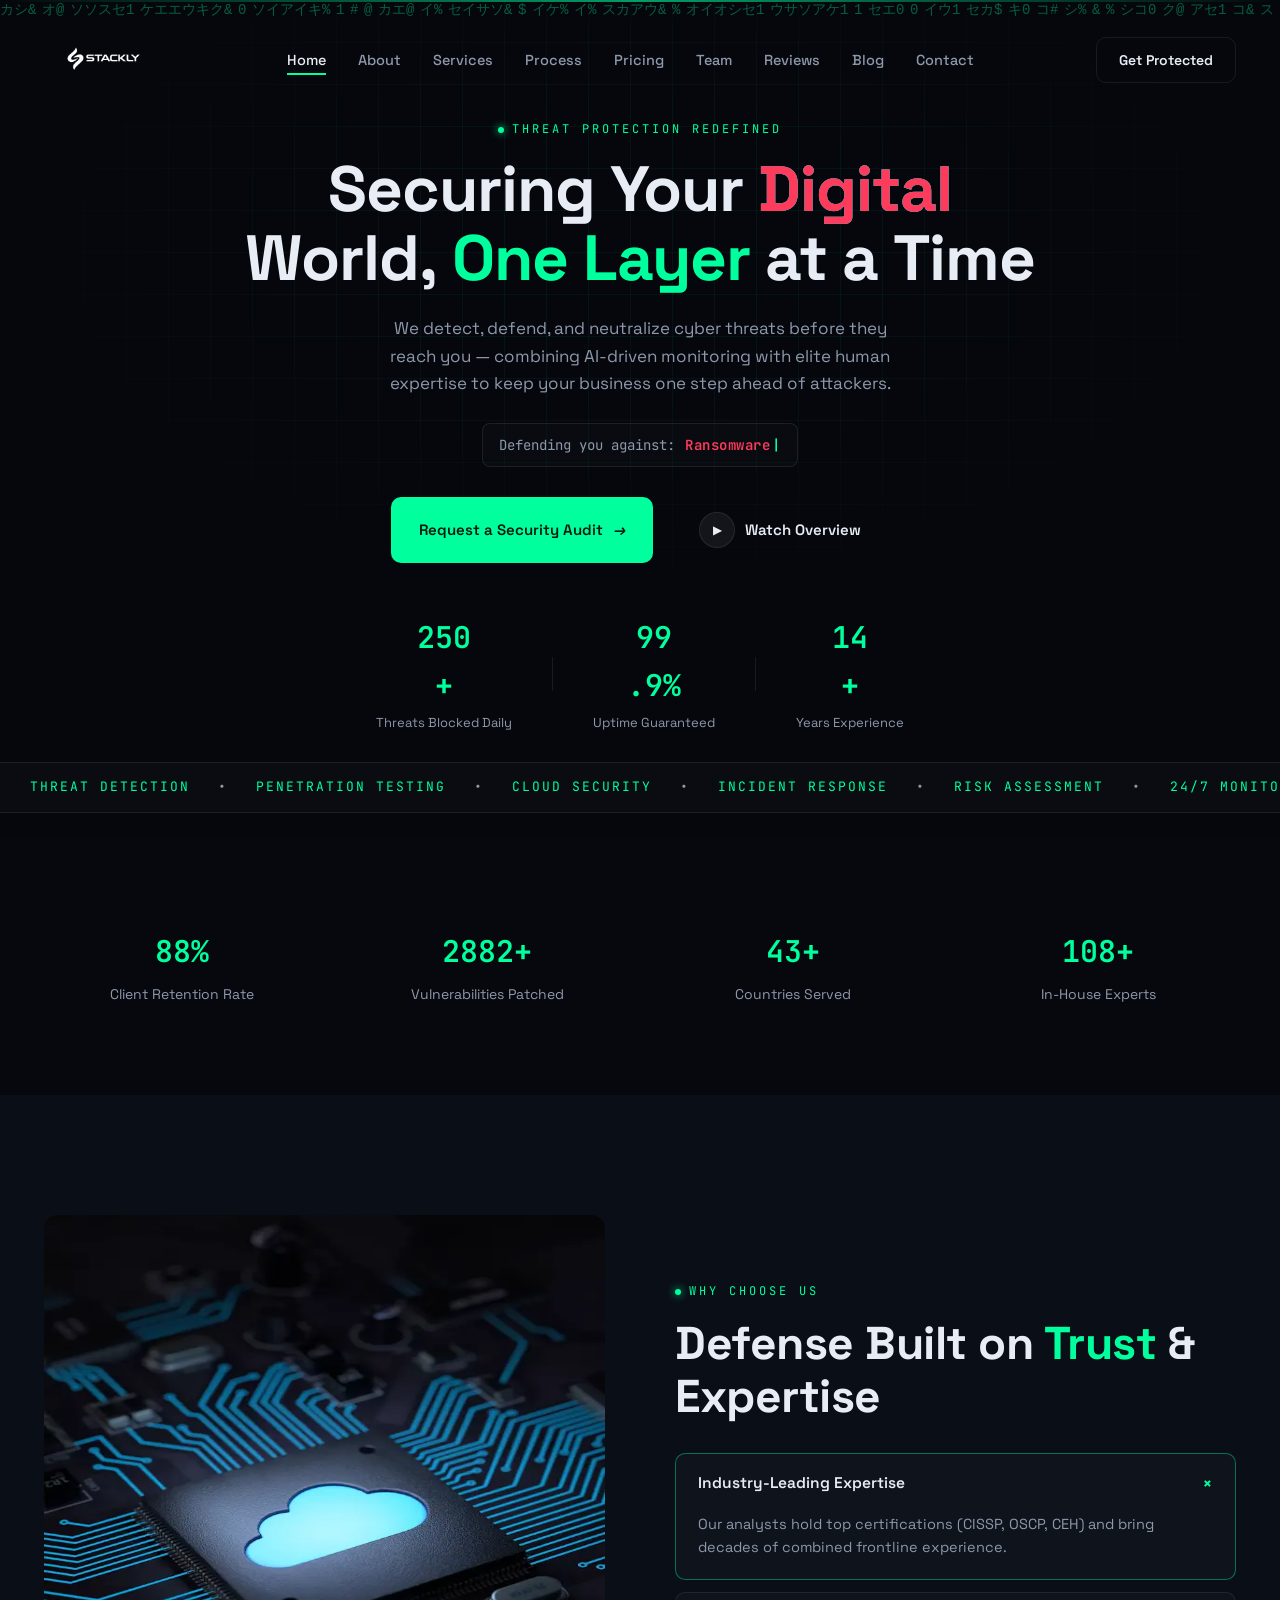
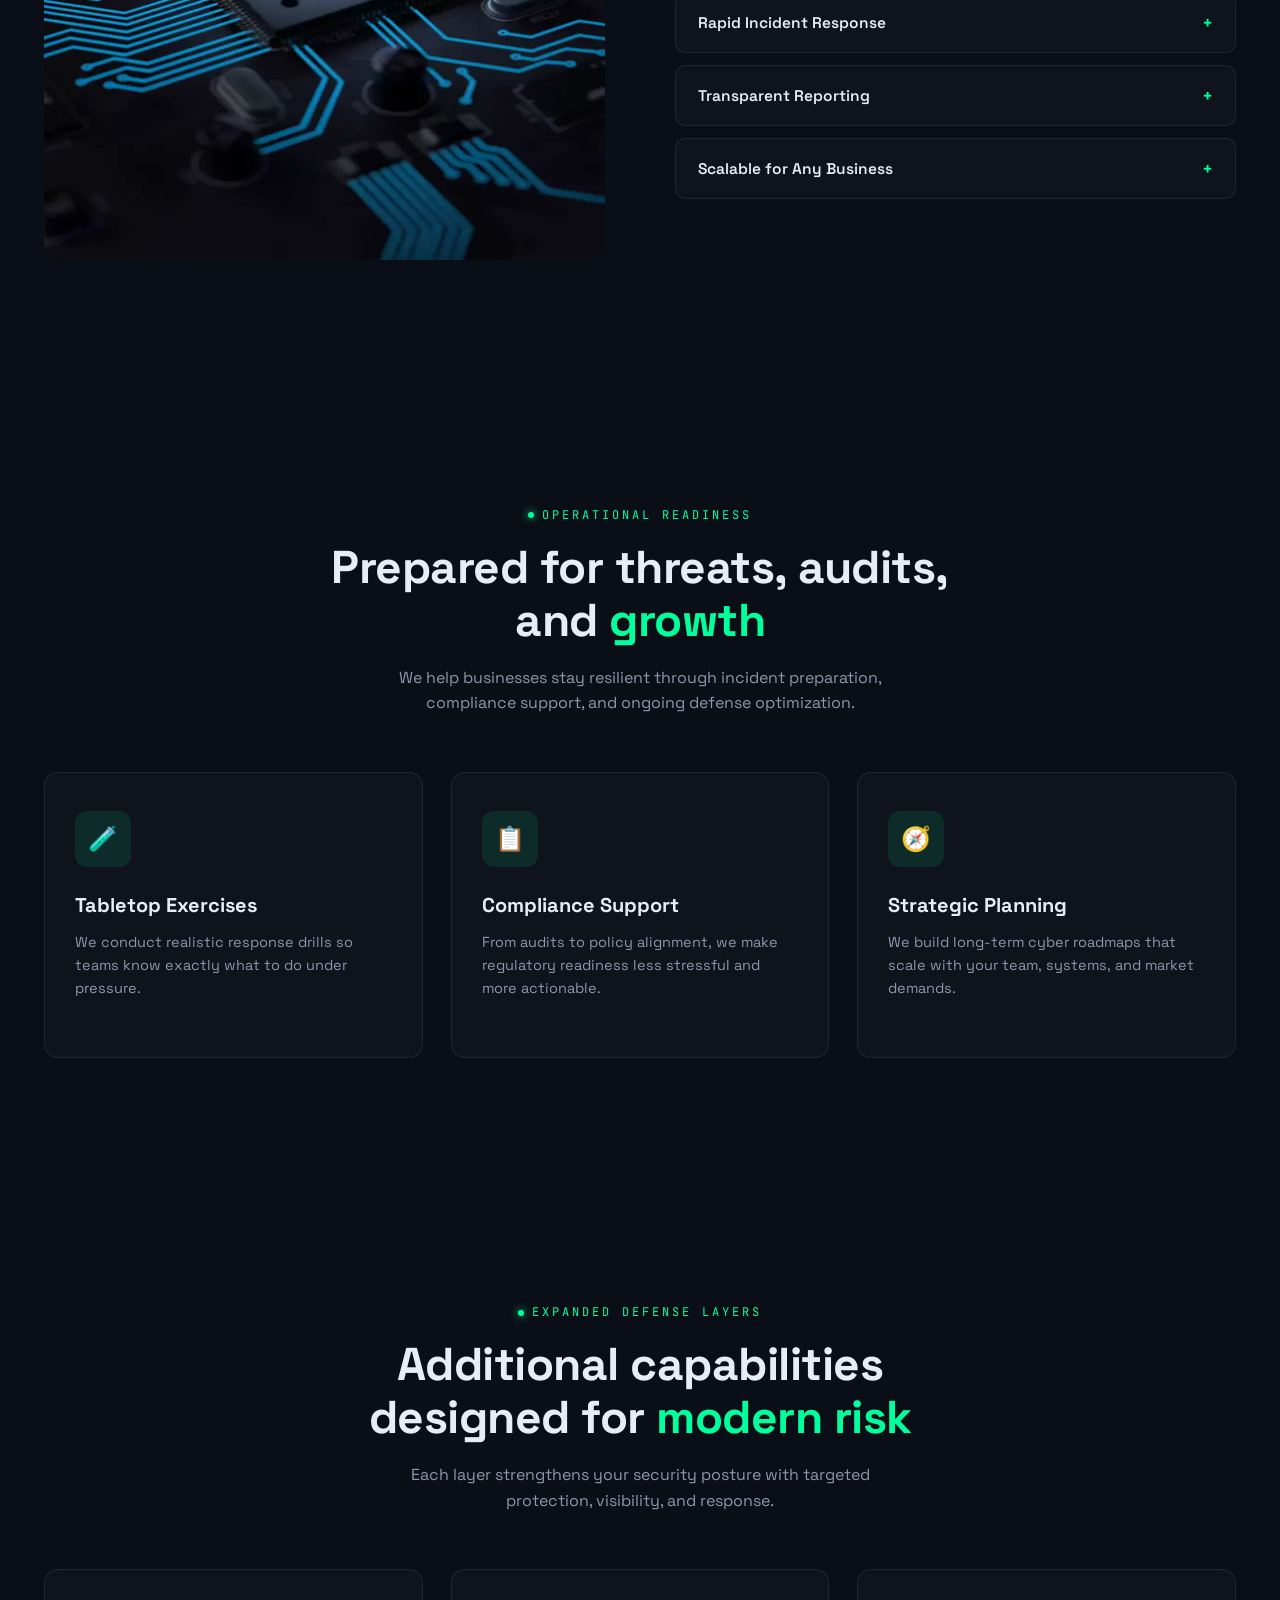
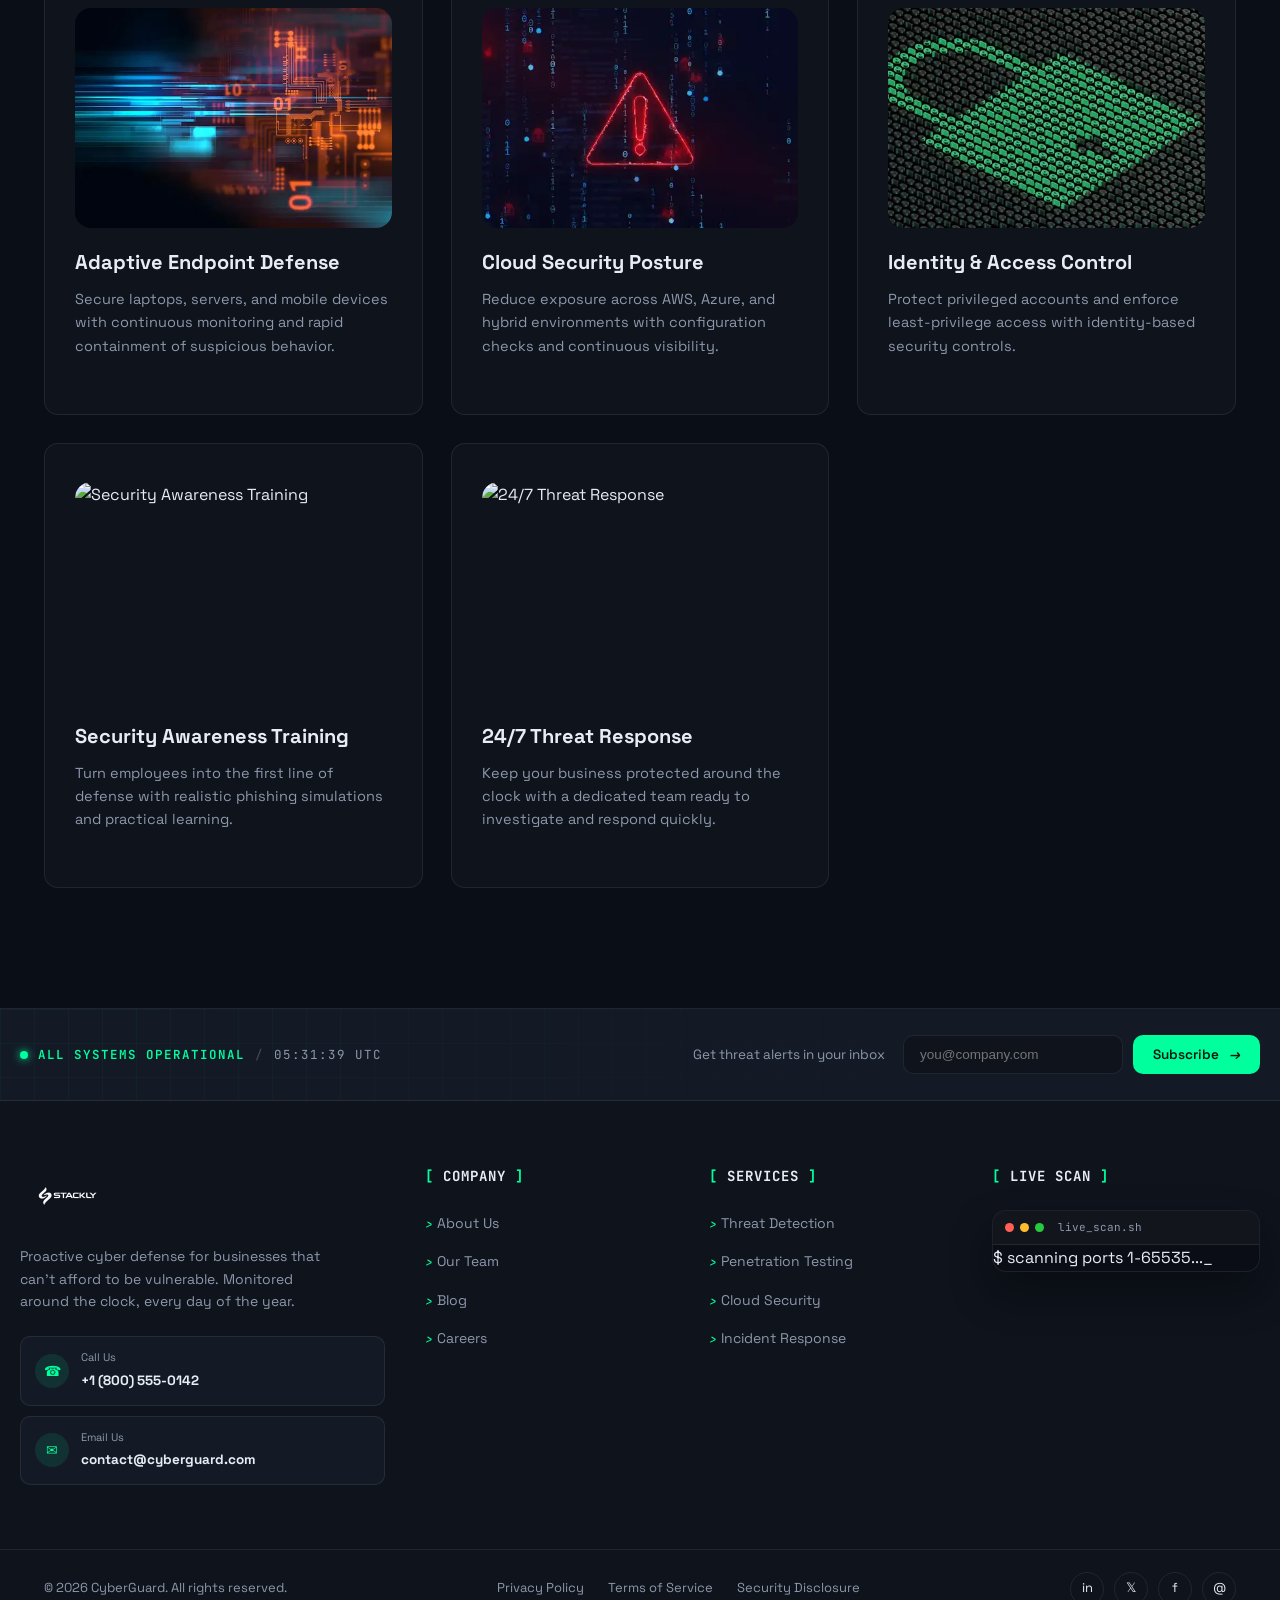
==== index.html @ 3c431f76 "first commit" ====
<!DOCTYPE html>
<html lang="en">
<head>
<meta charset="UTF-8">
<meta name="viewport" content="width=device-width, initial-scale=1.0">
<title>CyberGuard — Cyber Security Services</title>
<link rel="preconnect" href="https://fonts.googleapis.com">
<link href="https://fonts.googleapis.com/css2?family=Space+Grotesk:wght@400;500;600;700&family=JetBrains+Mono:wght@400;500&display=swap" rel="stylesheet">
<link rel="stylesheet" href="style.css">
</head>
<body>

<!-- ===== PRELOADER ===== -->
<div class="preloader" id="preloader">
  <div class="preloader-grid"></div>
  <div class="preloader-text">Stackly-Cyber<span class="dots">...</span></div>
</div>

<!-- ===== HEADER ===== -->
<header class="site-header" id="siteHeader">
  <div class="container header-inner">
    <a href="#home" class="logo">
      <img src="logo (1).webp" alt="CyberGuard logo" class="site-logo">
    </a>

    <nav class="main-nav" id="mainNav">
      <ul>
        <li><a href="#home" class="nav-link active">Home</a></li>
        <li><a href="about.html" class="nav-link">About</a></li>
        <li><a href="services.html" class="nav-link">Services</a></li>
        <li><a href="process.html" class="nav-link">Process</a></li>
        <li><a href="pricing.html" class="nav-link">Pricing</a></li>
        <li><a href="team.html" class="nav-link">Team</a></li>
        <li><a href="reviews.html" class="nav-link">Reviews</a></li>
        <li><a href="blog.html" class="nav-link">Blog</a></li>
        <li><a href="contact.html" class="nav-link">Contact</a></li>
      </ul>
    </nav>

    <div class="header-actions">
      <a href="login.html" class="btn btn-outline header-btn">Get Protected</a>
      <button class="hamburger" id="hamburger" aria-label="Toggle menu">
        <span></span><span></span><span></span>
      </button>
    </div>
  </div>
</header>

<!-- ===== HERO ===== -->
<section class="hero" id="home">
  <div class="hero-bg">
    <canvas id="matrixCanvas"></canvas>
    <div class="hero-grid-overlay"></div>
    <div class="scan-line"></div>
  </div>

  <div class="container hero-inner hero-inner-centered">
    <div class="hero-text hero-text-centered">

      <div class="eyebrow center reveal-up in-view">
        <span class="eyebrow-dot"></span> THREAT PROTECTION REDEFINED
      </div>

      <h1 class="hero-title hero-title-animated hero-title-centered" id="heroTitle" aria-label="Securing Your Digital World, One Layer at a Time">
        <span class="title-line">
          <span class="word">Securing</span> <span class="word">Your</span> <span class="word glitch" data-text="Digital">Digital</span>
        </span>
        <span class="title-line">
          <span class="word">World,</span> <span class="word text-accent">One</span> <span class="word text-accent">Layer</span> <span class="word">at</span> <span class="word">a</span> <span class="word">Time</span>
        </span>
      </h1>

      <p class="hero-sub hero-sub-centered reveal-up in-view" style="--delay:0.7s">
        We detect, defend, and neutralize cyber threats before they reach you — combining
        AI-driven monitoring with elite human expertise to keep your business one step ahead of attackers.
      </p>

      <div class="hero-typewriter hero-typewriter-centered reveal-up in-view" style="--delay:0.85s">
        <span class="typewriter-label">Defending you against:</span>
        <span class="typewriter-text"><span id="typewriterWord">Ransomware</span><span class="typewriter-cursor">|</span></span>
      </div>

      <div class="hero-cta hero-cta-centered reveal-up in-view" style="--delay:1s">
        <a href="login.html" class="btn btn-primary">
          <span>Request a Security Audit</span>
          <i class="arrow">→</i>
        </a>
        <a href="about.html" class="btn btn-ghost">
          <span class="play-icon">▶</span> Watch Overview
        </a>
      </div>

      <div class="hero-stats hero-stats-centered reveal-up in-view" style="--delay:1.15s">
        <div class="stat-item">
          <span class="stat-num" data-count="250">0</span><span class="stat-suffix">+</span>
          <p>Threats Blocked Daily</p>
        </div>
        <div class="stat-divider"></div>
        <div class="stat-item">
          <span class="stat-num" data-count="99">0</span><span class="stat-suffix">.9%</span>
          <p>Uptime Guaranteed</p>
        </div>
        <div class="stat-divider"></div>
        <div class="stat-item">
          <span class="stat-num" data-count="14">0</span><span class="stat-suffix">+</span>
          <p>Years Experience</p>
        </div>
      </div>

    </div>
  </div>

  <div class="hero-marquee">
    <div class="marquee-track">
      <span>THREAT DETECTION</span><span>•</span><span>PENETRATION TESTING</span><span>•</span>
      <span>CLOUD SECURITY</span><span>•</span><span>INCIDENT RESPONSE</span><span>•</span>
      <span>RISK ASSESSMENT</span><span>•</span><span>24/7 MONITORING</span><span>•</span>
      <span>THREAT DETECTION</span><span>•</span><span>PENETRATION TESTING</span><span>•</span>
      <span>CLOUD SECURITY</span><span>•</span><span>INCIDENT RESPONSE</span><span>•</span>
      <span>RISK ASSESSMENT</span><span>•</span><span>24/7 MONITORING</span><span>•</span>
    </div>
  </div>
</section>

<!-- ===== TRUSTED BY ===== -->
<!-- <section class="trusted">
  <div class="container">
    <p class="trusted-label">TRUSTED BY SECURITY-FIRST TEAMS AROUND THE WORLD</p>
    <div class="trusted-logos">
      <img src="webp1.webp" alt="Trusted logo 1" class="trusted-logo">
      <img src="webp2.webp" alt="Trusted logo 2" class="trusted-logo">
      <img src="webp3.webp" alt="Trusted logo 3" class="trusted-logo">
      <img src="webp4.webp" alt="Trusted logo 4" class="trusted-logo">
      <img src="webp5.webp" alt="Trusted logo 5" class="trusted-logo">
    </div>
  </div>
</section> -->



<!-- ===== STATS BANNER ===== -->
<section class="stats-banner">
  <div class="stats-bg">
    <img src="webp5.webp" alt="Stats background" class="stats-bg-image">
  </div>
  <div class="container stats-banner-grid">
    <div class="stat-block reveal-up">
      <span class="stat-num" data-count="98">0</span><span class="stat-suffix">%</span>
      <p>Client Retention Rate</p>
    </div>
    <div class="stat-block reveal-up" style="--delay:0.1s">
      <span class="stat-num" data-count="3200">0</span><span class="stat-suffix">+</span>
      <p>Vulnerabilities Patched</p>
    </div>
    <div class="stat-block reveal-up" style="--delay:0.2s">
      <span class="stat-num" data-count="48">0</span><span class="stat-suffix">+</span>
      <p>Countries Served</p>
    </div>
    <div class="stat-block reveal-up" style="--delay:0.3s">
      <span class="stat-num" data-count="120">0</span><span class="stat-suffix">+</span>
      <p>In-House Experts</p>
    </div>
  </div>
</section>


<!-- ===== WHY CHOOSE US ===== -->
<section class="why-us">
  <div class="container why-grid">
    <div class="why-visual reveal-left">
      <img src="webp5.webp" alt="why choose us visual" class="why-image">
    </div>
    <div class="why-content reveal-right">
      <div class="eyebrow"><span class="eyebrow-dot"></span> WHY CHOOSE US</div>
      <h2 class="section-title">Defense Built on <span class="text-accent">Trust</span> &amp; Expertise</h2>

      <div class="accordion" id="accordion">
        <div class="accordion-item active">
          <button class="accordion-head">
            <span>Industry-Leading Expertise</span><span class="accordion-icon">+</span>
          </button>
          <div class="accordion-body">
            <p>Our analysts hold top certifications (CISSP, OSCP, CEH) and bring decades of combined frontline experience.</p>
          </div>
        </div>
        <div class="accordion-item">
          <button class="accordion-head">
            <span>Rapid Incident Response</span><span class="accordion-icon">+</span>
          </button>
          <div class="accordion-body">
            <p>Average detection-to-containment time under 15 minutes, minimizing impact when seconds matter.</p>
          </div>
        </div>
        <div class="accordion-item">
          <button class="accordion-head">
            <span>Transparent Reporting</span><span class="accordion-icon">+</span>
          </button>
          <div class="accordion-body">
            <p>Clear, jargon-free dashboards and reports so your team always knows exactly where you stand.</p>
          </div>
        </div>
        <div class="accordion-item">
          <button class="accordion-head">
            <span>Scalable for Any Business</span><span class="accordion-icon">+</span>
          </button>
          <div class="accordion-body">
            <p>From startups to global enterprises, our solutions scale precisely with your needs and budget.</p>
          </div>
        </div>
      </div>
    </div>
  </div>
</section>




<section class="services">
  <div class="container">
    <div class="section-head reveal-up">
      <div class="eyebrow center"><span class="eyebrow-dot"></span> OPERATIONAL READINESS</div>
      <h2 class="section-title center">Prepared for threats, audits, and <span class="text-accent">growth</span></h2>
      <p class="section-text center">We help businesses stay resilient through incident preparation, compliance support, and ongoing defense optimization.</p>
    </div>

    <div class="services-grid">
      <div class="service-card reveal-up">
        <div class="service-icon"><span>🧪</span></div>
        <h3>Tabletop Exercises</h3>
        <p>We conduct realistic response drills so teams know exactly what to do under pressure.</p>
      </div>
      <div class="service-card reveal-up" style="--delay:0.1s">
        <div class="service-icon"><span>📋</span></div>
        <h3>Compliance Support</h3>
        <p>From audits to policy alignment, we make regulatory readiness less stressful and more actionable.</p>
      </div>
      <div class="service-card reveal-up" style="--delay:0.2s">
        <div class="service-icon"><span>🧭</span></div>
        <h3>Strategic Planning</h3>
        <p>We build long-term cyber roadmaps that scale with your team, systems, and market demands.</p>
      </div>
    </div>
  </div>
</section>

<section class="services">
  <div class="container">
    <div class="section-head reveal-up">
      <div class="eyebrow center"><span class="eyebrow-dot"></span> EXPANDED DEFENSE LAYERS</div>
      <h2 class="section-title center">Additional capabilities designed for <span class="text-accent">modern risk</span></h2>
      <p class="section-text center">Each layer strengthens your security posture with targeted protection, visibility, and response.</p>
    </div>

    <div class="services-grid">
      <div class="service-card reveal-up">
        <img src="webp8.webp" alt="Adaptive Endpoint Defense" style="height:220px; width:100%; object-fit:cover; border-radius:16px; margin-bottom:18px;">
        <h3>Adaptive Endpoint Defense</h3>
        <p>Secure laptops, servers, and mobile devices with continuous monitoring and rapid containment of suspicious behavior.</p>
      </div>
      <div class="service-card reveal-up" style="--delay:0.1s">
        <img src="webp9.webp" alt="Cloud Security Posture" style="height:220px; width:100%; object-fit:cover; border-radius:16px; margin-bottom:18px;">
        <h3>Cloud Security Posture</h3>
        <p>Reduce exposure across AWS, Azure, and hybrid environments with configuration checks and continuous visibility.</p>
      </div>
      <div class="service-card reveal-up" style="--delay:0.2s">
        <img src="webp10.webp" alt="Identity & Access Control" style="height:220px; width:100%; object-fit:cover; border-radius:16px; margin-bottom:18px;">
        <h3>Identity & Access Control</h3>
        <p>Protect privileged accounts and enforce least-privilege access with identity-based security controls.</p>
      </div>
      <div class="service-card reveal-up" style="--delay:0.3s">
         <img src="webp11.webp" alt="Security Awareness Training" style="height:220px; width:100%; object-fit:cover; border-radius:16px; margin-bottom:18px;">

         <h3>Security Awareness Training</h3>
        <p>Turn employees into the first line of defense with realistic phishing simulations and practical learning.</p>
      </div>
      <div class="service-card reveal-up" style="--delay:0.4s">
        <img src="webp12.webp" alt="24/7 Threat Response" style="height:220px; width:100%; object-fit:cover; border-radius:16px; margin-bottom:18px;">
        <h3>24/7 Threat Response</h3>
        <p>Keep your business protected around the clock with a dedicated team ready to investigate and respond quickly.</p>
      </div>
    </div>
  </div>
</section>

<!-- ===== FOOTER ===== -->
<footer class="site-footer">

  <!-- top strip: status + newsletter -->
  <div class="footer-top">
    <div class="container footer-top-inner">
      <div class="footer-status">
        <span class="status-dot"></span>
        <span class="status-text">ALL SYSTEMS OPERATIONAL</span>
        <span class="status-sep">/</span>
        <span class="status-time" id="footerClock">--:--:-- UTC</span>
      </div>

      <form class="footer-newsletter" id="newsletterForm">
        <span class="newsletter-label">Get threat alerts in your inbox</span>
        <div class="newsletter-input-wrap">
          <input id="newsletterEmail" type="email" placeholder="you@company.com" required>
          <button type="submit" class="btn btn-primary"><span>Subscribe</span><i class="arrow">→</i></button>
        </div>
      </form>
    </div>
  </div>

  <div class="container footer-grid">

    <div class="footer-col footer-brand">
      <a href="#home" class="logo">
        <img src="logo (1).webp" alt="CyberGuard logo" class="site-logo footer-logo">
      </a>
      <p>Proactive cyber defense for businesses that can't afford to be vulnerable. Monitored around the clock, every day of the year.</p>

      <div class="footer-contact-cards">
        <a href="tel:+18005550142" class="footer-contact-card">
          <span class="fcc-icon">☎</span>
          <span><small>Call Us</small><strong>+1 (800) 555‑0142</strong></span>
        </a>
        <a href="mailto:contact@cyberguard.com" class="footer-contact-card">
          <span class="fcc-icon">✉</span>
          <span><small>Email Us</small><strong>contact@cyberguard.com</strong></span>
        </a>
      </div>
    </div>

    <div class="footer-col">
      <h4><span class="col-bracket">[</span> Company <span class="col-bracket">]</span></h4>
      <ul>
        <li><a href="about.html"><i class="link-arrow">›</i> About Us</a></li>
        <li><a href="team.html"><i class="link-arrow">›</i> Our Team</a></li>
        <li><a href="blog.html"><i class="link-arrow">›</i> Blog</a></li>
        <li><a href="careers.html"><i class="link-arrow">›</i> Careers</a></li>
      </ul>
    </div>

    <div class="footer-col">
      <h4><span class="col-bracket">[</span> Services <span class="col-bracket">]</span></h4>
      <ul>
        <li><a href="404error.html"><i class="link-arrow">›</i> Threat Detection</a></li>
        <li><a href="404error.html"><i class="link-arrow">›</i> Penetration Testing</a></li>
        <li><a href="404error.html"><i class="link-arrow">›</i> Cloud Security</a></li>
        <li><a href="404error.html"><i class="link-arrow">›</i> Incident Response</a></li>
      </ul>
    </div>

    <div class="footer-col">
      <h4><span class="col-bracket">[</span> Live Scan <span class="col-bracket">]</span></h4>
      <div class="terminal-window footer-terminal">
        <div class="terminal-bar">
          <span class="t-dot t-red"></span><span class="t-dot t-yellow"></span><span class="t-dot t-green"></span>
          <span class="terminal-title">live_scan.sh</span>
        </div>
        <div class="terminal-body">
          <p><span class="prompt">$</span> <span id="heroTerminalLine">Scanning endpoint activity...</span><span class="cursor">_</span></p>
        </div>
      </div>
    </div>

  </div>

  <div class="footer-bottom">
    <div class="container footer-bottom-inner">
      <p>© 2026 CyberGuard. All rights reserved.</p>
      <div class="footer-links"><a href="404error.html">Privacy Policy</a><a href="404error.html">Terms of Service</a><a href="404error.html">Security Disclosure</a></div>
      <div class="footer-socials">
        <a href="404error.html">in</a><a href="404error.html">𝕏</a><a href="404error.html">f</a><a href="404error.html">@</a>
      </div>
    </div>
  </div>
</footer>

<button class="back-to-top" id="backToTop" aria-label="Back to top">↑</button>

<script src="script.js"></script>
</body>
</html>
---- style.css ----
/* ===========================
   CYBERGUARD — CORE STYLES
=========================== */
:root{
  --bg: #06080d;
  --bg-alt: #0a0e16;
  --surface: #0e131c;
  --surface-2: #131a26;
  --border: rgba(255,255,255,0.08);
  --text: #e8edf5;
  --text-dim: #8d98ab;
  --accent: #00ff9d;
  --accent-dim: #00b876;
  --accent-blue: #2fa8ff;
  --danger: #ff3b5c;
  --radius: 14px;
  --maxw: 1240px;
  --ff-display: 'Space Grotesk', sans-serif;
  --ff-mono: 'JetBrains Mono', monospace;
}

*{ margin:0; padding:0; box-sizing:border-box; }
html{ scroll-behavior:smooth; }
body{
  background:var(--bg);
  color:var(--text);
  font-family:var(--ff-display);
  line-height:1.6;
  overflow-x:hidden;
}
img{ max-width:100%; display:block; }
a{ text-decoration:none; color:inherit; }
ul{ list-style:none; }
button{ font-family:inherit; cursor:pointer; border:none; background:none; color:inherit; }
.container{ max-width:var(--maxw); margin:0 auto; padding:0 24px; }

/* ---- placeholders for user images ---- */
.img-placeholder{
  background:#000;
  background-image:
    linear-gradient(135deg, rgba(0,255,157,0.05) 0%, transparent 60%),
    repeating-linear-gradient(45deg, rgba(255,255,255,0.02) 0 2px, transparent 2px 14px);
  border:1px dashed rgba(255,255,255,0.12);
  position:relative;
  overflow:hidden;
}
.img-placeholder::after{
  content: attr(data-img);
  position:absolute; bottom:8px; left:10px;
  font-family:var(--ff-mono); font-size:10px; letter-spacing:1px;
  color:rgba(255,255,255,0.25); text-transform:uppercase;
}

/* ===========================
   UTILITIES
=========================== */
.text-accent{ color:var(--accent); }
.eyebrow{
  display:inline-flex; align-items:center; gap:8px;
  font-family:var(--ff-mono); font-size:12px; letter-spacing:3px;
  color:var(--accent); text-transform:uppercase; margin-bottom:16px;
}
.eyebrow.center{ justify-content:center; width:100%; }
.eyebrow-dot{
  width:6px; height:6px; border-radius:50%; background:var(--accent);
  box-shadow:0 0 8px var(--accent);
  animation:pulseDot 1.6s ease-in-out infinite;
}
@keyframes pulseDot{ 0%,100%{ opacity:1; transform:scale(1);} 50%{ opacity:0.4; transform:scale(1.4);} }

.section-title{
  font-size:clamp(28px, 4vw, 46px);
  font-weight:700;
  letter-spacing:-0.5px;
  line-height:1.15;
  margin-bottom:18px;
}
.section-title.center{ text-align:center; max-width:680px; margin-inline:auto; }
.section-text{ color:var(--text-dim); font-size:16px; max-width:520px; }
.section-text.center{ margin-inline:auto; text-align:center; }
.section-head{ margin-bottom:56px; }

.btn{
  display:inline-flex; align-items:center; gap:10px;
  padding:15px 28px; border-radius:10px;
  font-weight:600; font-size:15px;
  transition:all .35s cubic-bezier(.2,.8,.2,1);
  position:relative; white-space:nowrap;
}
.btn-primary{
  background:var(--accent); color:#06180f;
  box-shadow:0 0 0 0 rgba(0,255,157,0.5);
}
.btn-primary:hover{
  transform:translateY(-3px);
  box-shadow:0 10px 30px -5px rgba(0,255,157,0.45);
}
.btn-primary .arrow{ transition:transform .3s ease; }
.btn-primary:hover .arrow{ transform:translateX(5px); }

.btn-outline{
  border:1px solid var(--border); color:var(--text);
}
.btn-outline:hover{ border-color:var(--accent); color:var(--accent); background:rgba(0,255,157,0.06); transform:translateY(-2px); }

.btn-ghost{ color:var(--text); gap:10px; }
.btn-ghost .play-icon{
  width:36px; height:36px; border-radius:50%;
  background:rgba(255,255,255,0.06); border:1px solid var(--border);
  display:flex; align-items:center; justify-content:center;
  font-size:11px; transition:all .3s ease;
}
.btn-ghost:hover .play-icon{ background:var(--accent); color:#06180f; transform:scale(1.1); }
.full-width{ width:100%; justify-content:center; }

/* ===========================
   REVEAL ANIMATIONS
=========================== */
.reveal-up{ opacity:0; transform:translateY(40px); transition:opacity .8s ease, transform .8s cubic-bezier(.2,.8,.2,1); transition-delay:var(--delay,0s); }
.reveal-left{ opacity:0; transform:translateX(-50px); transition:opacity .8s ease, transform .8s cubic-bezier(.2,.8,.2,1); transition-delay:var(--delay,0s); }
.reveal-right{ opacity:0; transform:translateX(50px); transition:opacity .8s ease, transform .8s cubic-bezier(.2,.8,.2,1); transition-delay:var(--delay,0s); }
.reveal-up.in-view, .reveal-left.in-view, .reveal-right.in-view{ opacity:1; transform:none; }

/* ===========================
   PRELOADER
=========================== */
.preloader{
  position:fixed; inset:0; background:var(--bg); z-index:9999;
  display:flex; flex-direction:column; align-items:center; justify-content:center; gap:18px;
  transition:opacity .6s ease, visibility .6s ease;
}
.preloader.loaded{ opacity:0; visibility:hidden; }
.preloader-grid{
  width:50px; height:50px; border:2px solid var(--border); border-top-color:var(--accent);
  border-radius:50%; animation:spin 0.9s linear infinite;
}
@keyframes spin{ to{ transform:rotate(360deg); } }
.preloader-text{ font-family:var(--ff-mono); font-size:12px; letter-spacing:3px; color:var(--text-dim); }

/* ===========================
   HEADER
=========================== */
.site-header{
  position:fixed; top:0; left:0; right:0; z-index:1000;
  padding:20px 0;
  transition:background .4s ease, padding .4s ease, border-color .4s ease;
  border-bottom:1px solid transparent;
}
.about, .services, .process, .pricing, .team, .testimonials, .blog, .cta, .error-section{
  padding-top:120px;
}
.site-header.scrolled{
  background:rgba(6,8,13,0.85); backdrop-filter:blur(14px);
  padding:14px 0; border-bottom-color:var(--border);
}
.header-inner{ display:flex; align-items:center; justify-content:space-between; }
.logo{ display:flex; align-items:center; gap:8px; font-weight:700; font-size:20px; }
.logo-icon{ color:var(--accent); font-size:24px; filter:drop-shadow(0 0 6px rgba(0,255,157,0.6)); }
.logo-text span{ color:var(--accent); }

/* Logo image sizing */
.site-header .logo img{ height:80px; width:auto; display:block; }
.logo img{ height:64px; width:auto; display:block; }
.footer-logo{ height:56px; }
.auth-mobile-logo-img{ height:44px; }

/* Trusted logos */
.trusted-logo{ height:40px; width:auto; opacity:0.95; filter:grayscale(0.05); }

/* Auth side decorative image */
.auth-side-image{ width:100%; max-width:420px; border-radius:12px; margin-top:18px; display:block; }

@media (max-width:900px){
  .site-header .logo img{ height:56px; }
  .logo img{ height:40px; }
}

.main-nav ul{ display:flex; gap:32px; }
.nav-link{
  font-size:14.5px; font-weight:500; color:var(--text-dim); position:relative; padding:6px 0;
  transition:color .3s ease;
}
.nav-link::after{
  content:''; position:absolute; left:0; bottom:0; width:0; height:2px; background:var(--accent);
  transition:width .3s ease;
}
.nav-link:hover, .nav-link.active{ color:var(--text); }
.nav-link:hover::after, .nav-link.active::after{ width:100%; }

.header-actions{ display:flex; align-items:center; gap:18px; }
.header-btn{ padding:11px 22px; font-size:14px; }

.hamburger{
  display:none; flex-direction:column; gap:5px; width:28px; z-index:1100;
}
.hamburger span{ height:2px; background:var(--text); border-radius:2px; transition:all .3s ease; }
.hamburger.active span:nth-child(1){ transform:translateY(7px) rotate(45deg); }
.hamburger.active span:nth-child(2){ opacity:0; }
.hamburger.active span:nth-child(3){ transform:translateY(-7px) rotate(-45deg); }

/* ===========================
   HERO
=========================== */
.hero{
  position:relative; min-height:auto; display:flex; flex-direction:column;
  justify-content:flex-start; align-items:stretch; padding:120px 0 24px; overflow:hidden;
}
.hero-bg{ position:absolute; inset:0; z-index:0; }
#matrixCanvas{ position:absolute; inset:0; opacity:0.35; }
.hero-grid-overlay{
  position:absolute; inset:0;
  background-image: linear-gradient(rgba(0,255,157,0.05) 1px, transparent 1px), linear-gradient(90deg, rgba(0,255,157,0.05) 1px, transparent 1px);
  background-size:42px 42px;
  mask-image: radial-gradient(ellipse 70% 60% at 50% 30%, black 30%, transparent 75%);
}
.scan-line{
  position:absolute; left:0; right:0; height:2px; background:linear-gradient(90deg, transparent, var(--accent), transparent);
  opacity:0.6; animation:scan 5s linear infinite;
}
@keyframes scan{ 0%{ top:-5%; } 100%{ top:105%; } }

.hero-inner{
  position:relative; z-index:1; display:grid; grid-template-columns:1.1fr 0.9fr; gap:50px; align-items:center;
}

/* ---- centered hero variant ---- */
.hero-inner-centered{
  display:flex; justify-content:center; max-width:880px; margin:0 auto;
}
.hero-text-centered{ width:100%; text-align:center; display:flex; flex-direction:column; align-items:center; }
.hero-title-centered{ text-align:center; }
.hero-sub-centered{ max-width:600px; margin:0 auto 26px; }
.hero-typewriter-centered{ margin:0 auto 30px; }
.hero-cta-centered{ justify-content:center; }
.hero-stats-centered{ justify-content:center; align-items:center; }
.stat-divider{ width:1px; height:34px; background:var(--border); }
.hero-mini-terminal-centered{
  position:relative; left:auto; bottom:auto; width:100%; max-width:420px; margin-top:36px;
}
.hero-title{ font-size:clamp(36px, 5.2vw, 64px); font-weight:700; letter-spacing:-1px; line-height:1.08; margin-bottom:22px; }
.glitch{ position:relative; color:var(--accent); display:inline-block; }
.glitch::before, .glitch::after{
  content:attr(data-text); position:absolute; left:0; top:0; width:100%; overflow:hidden;
  clip-path:inset(0 0 0 0);
}
.glitch::before{ color:var(--accent-blue); animation:glitchTop 3.5s infinite linear; }
.glitch::after{ color:var(--danger); animation:glitchBottom 3.5s infinite linear; }
@keyframes glitchTop{
  0%,90%,100%{ clip-path:inset(0 0 100% 0); transform:translate(0,0); opacity:0;}
  91%{ clip-path:inset(0 0 60% 0); transform:translate(-3px,-2px); opacity:0.7;}
  93%{ clip-path:inset(40% 0 20% 0); transform:translate(3px,1px); opacity:0.7;}
  95%{ clip-path:inset(0 0 100% 0); opacity:0;}
}
@keyframes glitchBottom{
  0%,90%,100%{ clip-path:inset(100% 0 0 0); transform:translate(0,0); opacity:0;}
  92%{ clip-path:inset(60% 0 0 0); transform:translate(3px,2px); opacity:0.7;}
  94%{ clip-path:inset(20% 0 40% 0); transform:translate(-3px,-1px); opacity:0.7;}
  96%{ clip-path:inset(100% 0 0 0); opacity:0;}
}
.hero-sub{ color:var(--text-dim); font-size:17px; max-width:520px; margin-bottom:26px; }

/* ---- word-by-word title reveal ---- */
.hero-title-animated{ animation: buzzText 2s infinite; }
@keyframes buzzText{
  0%, 92%, 100%{ transform:translate(0,0); text-shadow:none; filter:none; }
  93%{ transform:translate(-2px,1px); text-shadow:-2px 0 var(--accent-blue), 2px 0 var(--danger); }
  94%{ transform:translate(2px,-1px); text-shadow:2px 0 var(--accent-blue), -2px 0 var(--danger); }
  95%{ transform:translate(-1px,0); text-shadow:-1px 0 var(--accent-blue), 1px 0 var(--danger); }
  96%{ transform:translate(1px,1px); text-shadow:1px 0 var(--accent-blue), -1px 0 var(--danger); }
  97%{ transform:translate(0,-1px); text-shadow:none; }
  98%{ transform:translate(0,0); text-shadow:none; }
}
@media (prefers-reduced-motion: reduce){
  .hero-title-animated{ animation:none; }
}
.hero-title-animated .title-line{ display:block; overflow:hidden; }
.hero-title-animated .word{
  display:inline-block; opacity:0; transform:translateY(110%) rotate(2deg);
  animation:wordReveal .7s cubic-bezier(.2,.8,.2,1) forwards;
}
.hero-title-animated .title-line:nth-child(1) .word:nth-child(1){ animation-delay:.05s; }
.hero-title-animated .title-line:nth-child(1) .word:nth-child(2){ animation-delay:.13s; }
.hero-title-animated .title-line:nth-child(1) .word:nth-child(3){ animation-delay:.21s; }
.hero-title-animated .title-line:nth-child(2) .word:nth-child(1){ animation-delay:.30s; }
.hero-title-animated .title-line:nth-child(2) .word:nth-child(2){ animation-delay:.38s; }
.hero-title-animated .title-line:nth-child(2) .word:nth-child(3){ animation-delay:.46s; }
.hero-title-animated .title-line:nth-child(2) .word:nth-child(4){ animation-delay:.54s; }
.hero-title-animated .title-line:nth-child(2) .word:nth-child(5){ animation-delay:.60s; }
.hero-title-animated .title-line:nth-child(2) .word:nth-child(6){ animation-delay:.66s; }
@keyframes wordReveal{ to{ opacity:1; transform:translateY(0) rotate(0); } }

/* ---- typewriter line ---- */
.hero-typewriter{
  display:flex; align-items:center; gap:10px; flex-wrap:wrap;
  font-family:var(--ff-mono); font-size:14px; margin-bottom:30px;
  padding:10px 16px; border:1px solid var(--border); border-radius:8px;
  background:rgba(255,255,255,0.02); width:fit-content;
}
.typewriter-label{ color:var(--text-dim); }
.typewriter-text{ color:var(--danger); font-weight:600; letter-spacing:0.5px; }
.typewriter-cursor{ display:inline-block; margin-left:2px; color:var(--accent); animation:blinkCursor 0.9s steps(1) infinite; }
@keyframes blinkCursor{ 50%{ opacity:0; } }

/* ---- mini terminal in hero visual ---- */
.hero-mini-terminal{
  position:absolute; left:5%; bottom:-8%; width:min(78%, 420px);
  background:rgba(10,14,22,0.92); backdrop-filter:blur(10px);
  border:1px solid var(--border); border-radius:10px; overflow:hidden;
  box-shadow:0 20px 40px rgba(0,0,0,0.5); transition:transform .15s ease-out;
}
.terminal-bar{ display:flex; align-items:center; gap:6px; padding:8px 12px; background:rgba(255,255,255,0.03); border-bottom:1px solid var(--border); }
.t-dot{ width:9px; height:9px; border-radius:50%; }
.t-red{ background:#ff5f56; } .t-yellow{ background:#ffbd2e; } .t-green{ background:#27c93f; }
.terminal-title{ margin-left:8px; font-family:var(--ff-mono); font-size:11px; color:var(--text-dim); }
.t-danger{ color:var(--danger); }

.hero-mini-terminal .terminal-body{ padding:10px 14px; min-height:34px; }
.hero-mini-terminal .terminal-body p{ font-family:var(--ff-mono); font-size:11.5px; color:var(--text-dim); margin:0; white-space:nowrap; overflow:hidden; }
.hero-mini-terminal .prompt{ color:var(--accent); margin-right:4px; }
.hero-mini-terminal .cursor{ color:var(--accent); animation:blinkCursor 0.9s steps(1) infinite; }

.card-3{ top:42%; right:-10%; }

/* parallax tilt container */
.hero-image-frame{ transition: transform .2s ease-out; }
.floating-card, .hero-mini-terminal{ will-change:transform; }

.hero-cta{ display:flex; gap:18px; flex-wrap:wrap; margin-bottom:50px; }

.hero-stats{ display:flex; gap:40px; }
.stat-item{ display:flex; flex-direction:column; }
.stat-num, .stat-suffix{ font-family:var(--ff-mono); font-size:30px; font-weight:600; color:var(--accent); display:inline; }
.stat-item p{ color:var(--text-dim); font-size:13px; margin-top:4px; }

.hero-visual{ position:relative; perspective:1200px; }
.hero-image-frame{
  aspect-ratio:1/1.05; border-radius:var(--radius); position:relative;
}
.radar{
  position:absolute; top:50%; left:50%; transform:translate(-50%,-50%);
  width:60%; height:60%; border-radius:50%;
}
.radar span{
  position:absolute; inset:0; border:1px solid rgba(0,255,157,0.3); border-radius:50%;
  animation:radarPulse 3s ease-out infinite;
}
.radar span:nth-child(2){ animation-delay:1s; }
.radar span:nth-child(3){ animation-delay:2s; }
@keyframes radarPulse{
  0%{ transform:scale(0.3); opacity:0.9; }
  100%{ transform:scale(1.4); opacity:0; }
}
.floating-card{
  position:absolute; background:rgba(10,14,22,0.85); backdrop-filter:blur(10px);
  border:1px solid var(--border); border-radius:10px; padding:10px 16px;
  font-family:var(--ff-mono); font-size:12px; display:flex; align-items:center; gap:8px;
  box-shadow:0 10px 30px rgba(0,0,0,0.4); transition:transform .15s ease-out;
}
.card-1{ top:12%; left:-8%; }
.card-2{ bottom:14%; right:-6%; }
@keyframes floatCard{ 0%,100%{ transform:translateY(0); } 50%{ transform:translateY(-12px); } }
.dot{ width:8px; height:8px; border-radius:50%; display:inline-block; }
.dot-green{ background:var(--accent); box-shadow:0 0 8px var(--accent); }
.dot-blue{ background:var(--accent-blue); box-shadow:0 0 8px var(--accent-blue); animation:pulseDot 1.2s infinite; }

.hero-marquee{
  position:relative; z-index:1; margin-top:28px; border-top:1px solid var(--border); border-bottom:1px solid var(--border);
  padding:14px 0; overflow:hidden; background:rgba(255,255,255,0.02); max-width:100%;
}
.marquee-track{
  display:flex; gap:16px; white-space:nowrap; width:max-content; min-width:100%;
  animation:marquee 26s linear infinite;
  font-family:var(--ff-mono); font-size:13px; letter-spacing:2px; color:var(--text-dim);
  padding:0 24px; will-change:transform;
}
.marquee-track span{ padding:0 6px; flex-shrink:0; }
.marquee-track span:nth-child(odd){ color:var(--accent); }
@keyframes marquee{ from{ transform:translateX(0); } to{ transform:translateX(-50%); } }

/* ===========================
   TRUSTED
=========================== */
.trusted{ padding:50px 0; border-bottom:1px solid var(--border); }
.trusted-label{ text-align:center; color:var(--text-dim); font-family:var(--ff-mono); font-size:12px; letter-spacing:2px; margin-bottom:28px; }
.trusted-logos{ display:flex; justify-content:center; gap:40px; flex-wrap:wrap; }
.logo-placeholder{ width:120px; height:40px; border-radius:6px; opacity:0.6; transition:opacity .3s ease, transform .3s ease; }
.logo-placeholder:hover{ opacity:1; transform:translateY(-3px); }

/* ===========================
   ABOUT
=========================== */
.about{ padding:120px 0; }
.about-grid{ display:grid; grid-template-columns:1fr 1fr; gap:70px; align-items:center; }
.about-visual{ position:relative; }
.about-image{ aspect-ratio:4/5; border-radius:var(--radius); }
.about-image-deco{
  position:absolute; top:-20px; right:-20px; width:60%; height:60%;
  border:1px solid var(--accent); border-radius:var(--radius); z-index:-1; opacity:0.4;
}
.about-badge{
  position:absolute; bottom:-24px; left:-24px; background:var(--surface);
  border:1px solid var(--border); border-radius:12px; padding:18px 22px;
  display:flex; flex-direction:column; box-shadow:0 20px 40px rgba(0,0,0,0.5);
}
.badge-num{ font-family:var(--ff-mono); font-size:30px; color:var(--accent); font-weight:700; }
.badge-label{ font-size:12px; color:var(--text-dim); margin-top:4px; }

.check-list{ margin:26px 0 34px; display:flex; flex-direction:column; gap:14px; }
.check-list li{ display:flex; align-items:center; gap:12px; color:var(--text); font-size:15px; }
.check-icon{
  width:22px; height:22px; border-radius:50%; background:rgba(0,255,157,0.12); color:var(--accent);
  display:flex; align-items:center; justify-content:center; font-size:12px; flex-shrink:0;
}
.about-cta{ display:flex; align-items:center; gap:30px; flex-wrap:wrap; }
.about-contact{ display:flex; align-items:center; gap:12px; }
.contact-icon{
  width:46px; height:46px; border-radius:50%; background:var(--surface-2); border:1px solid var(--border);
  display:flex; align-items:center; justify-content:center; color:var(--accent);
}
.about-contact small{ display:block; color:var(--text-dim); font-size:12px; }
.about-contact strong{ font-size:15px; }

/* ===========================
   SERVICES
=========================== */
.services{ padding:120px 0; background:var(--bg-alt); }
.services-grid{ display:grid; grid-template-columns:repeat(3, 1fr); gap:28px; }
.service-card{
  background:var(--surface); border:1px solid var(--border); border-radius:var(--radius);
  padding:38px 30px; position:relative; overflow:hidden;
  transition:transform .4s cubic-bezier(.2,.8,.2,1), border-color .4s ease, background .4s ease;
}
.service-card:hover{ transform:translateY(-8px); border-color:rgba(0,255,157,0.4); background:var(--surface-2); }
.service-card:hover .service-icon{ background:var(--accent); color:#06180f; transform:rotate(-8deg) scale(1.05); }
.service-icon{
  width:56px; height:56px; border-radius:12px; background:rgba(0,255,157,0.1); color:var(--accent);
  display:flex; align-items:center; justify-content:center; font-size:24px; margin-bottom:22px;
  transition:all .4s cubic-bezier(.2,.8,.2,1);
}
.service-card h3{ font-size:20px; margin-bottom:10px; }
.service-card p{ color:var(--text-dim); font-size:14.5px; margin-bottom:18px; }
.service-link{ font-size:14px; font-weight:600; color:var(--accent); display:inline-flex; align-items:center; gap:6px; }
.service-link .arrow{ transition:transform .3s ease; }
.service-card:hover .service-link .arrow{ transform:translateX(5px); }
.service-num{
  position:absolute; top:24px; right:28px; font-family:var(--ff-mono); font-size:13px; color:var(--text-dim); opacity:0.5;
}

/* ===========================
   STATS BANNER
=========================== */
.stats-banner{ position:relative; padding:90px 0; overflow:hidden; }
.stats-bg{ position:absolute; inset:0; }
.stats-bg::before{ content:''; position:absolute; inset:0; background:rgba(6,8,13,0.82); }
.stats-banner-grid{ position:relative; z-index:1; display:grid; grid-template-columns:repeat(4,1fr); gap:30px; text-align:center; }
.stat-block p{ color:var(--text-dim); font-size:14px; margin-top:8px; }

/* ===========================
   PROCESS
=========================== */
.process{ padding:120px 0; }
.process-track{ position:relative; display:grid; grid-template-columns:repeat(4,1fr); gap:50px 30px; }
.process-step{ position:relative; z-index:1; padding:0 10px; }
.process-num{
  width:52px; height:52px; border-radius:50%; background:var(--surface); border:1px solid var(--accent);
  color:var(--accent); display:flex; align-items:center; justify-content:center; font-family:var(--ff-mono);
  font-weight:700; margin-bottom:22px; transition:all .3s ease;
}
.process-step:hover .process-num{ background:var(--accent); color:#06180f; box-shadow:0 0 25px rgba(0,255,157,0.5); }
.process-step h3{ font-size:19px; margin-bottom:8px; }
.process-step p{ color:var(--text-dim); font-size:14.5px; }

/* ===========================
   WHY US / ACCORDION
=========================== */
.why-us{ padding:120px 0; background:var(--bg-alt); }
.why-grid{ display:grid; grid-template-columns:1fr 1fr; gap:70px; align-items:center; }
.why-image{ aspect-ratio:4/4.6; border-radius:var(--radius); }

.accordion{ margin-top:30px; display:flex; flex-direction:column; gap:12px; }
.accordion-item{ border:1px solid var(--border); border-radius:10px; overflow:hidden; background:var(--surface); transition:border-color .3s ease; }
.accordion-item.active{ border-color:rgba(0,255,157,0.4); }
.accordion-head{
  width:100%; display:flex; justify-content:space-between; align-items:center;
  padding:18px 22px; font-size:15.5px; font-weight:600; text-align:left;
}
.accordion-icon{ color:var(--accent); font-size:18px; transition:transform .3s ease; }
.accordion-item.active .accordion-icon{ transform:rotate(45deg); }
.accordion-body{ max-height:0; overflow:hidden; transition:max-height .35s ease; }
.accordion-item.active .accordion-body{ max-height:200px; }
.accordion-body p{ padding:0 22px 20px; color:var(--text-dim); font-size:14.5px; }

/* ===========================
   PRICING
=========================== */
.pricing{ padding:120px 0; }
.pricing-grid{ display:grid; grid-template-columns:repeat(3,1fr); gap:28px; align-items:stretch; }
.price-card{
  background:var(--surface); border:1px solid var(--border); border-radius:var(--radius);
  padding:42px 32px; position:relative; transition:transform .4s ease, border-color .4s ease;
}
.price-card:hover{ transform:translateY(-8px); border-color:rgba(0,255,157,0.3); }
.price-card.featured{ background:linear-gradient(160deg, var(--surface-2), var(--surface)); border-color:var(--accent); transform:scale(1.04); }
.price-card.featured:hover{ transform:scale(1.04) translateY(-8px); }
.price-tag{
  position:absolute; top:-13px; left:50%; transform:translateX(-50%);
  background:var(--accent); color:#06180f; font-size:11px; font-weight:700; letter-spacing:1px;
  padding:5px 14px; border-radius:20px;
}
.price-card h3{ font-size:22px; margin-bottom:6px; }
.price-desc{ color:var(--text-dim); font-size:13.5px; margin-bottom:26px; }
.price{ font-family:var(--ff-mono); font-size:42px; font-weight:700; margin-bottom:26px; }
.price .currency{ font-size:22px; vertical-align:top; }
.price .period{ font-size:14px; color:var(--text-dim); font-weight:400; }
.price-features{ display:flex; flex-direction:column; gap:12px; margin-bottom:32px; color:var(--text-dim); font-size:14.5px; }
.price-features li{ color:var(--text); }

/* ===========================
   TEAM
=========================== */
.team{ padding:120px 0; background:var(--bg-alt); }
.team-grid{ display:grid; grid-template-columns:repeat(4,1fr); gap:26px; }
.team-card{ position:relative; border-radius:var(--radius); overflow:hidden; }
.team-image{ aspect-ratio:3/3.6; background-size:cover; background-position:center; background-repeat:no-repeat; transition:transform .5s ease; }
.team-card:hover .team-image{ transform:scale(1.06); }
.team-info{
  position:absolute; left:0; right:0; bottom:0; padding:22px;
  background:linear-gradient(to top, rgba(0,0,0,0.85), transparent);
}
.team-info h3{ font-size:17px; }
.team-info span{ font-size:12.5px; color:var(--text-dim); }
.team-socials{ display:flex; gap:8px; margin-top:10px; opacity:0; transform:translateY(10px); transition:all .35s ease; }
.team-card:hover .team-socials{ opacity:1; transform:translateY(0); }
.team-socials a{
  width:28px; height:28px; border-radius:50%; background:rgba(255,255,255,0.1); display:flex;
  align-items:center; justify-content:center; font-size:12px; transition:all .3s ease;
}
.team-socials a:hover{ background:var(--accent); color:#06180f; }

/* ===========================
   TESTIMONIALS
=========================== */
.testimonials{ padding:120px 0; }
.testimonial-slider{ position:relative; overflow:hidden; }
.testimonial-track{ display:flex; transition:transform .6s cubic-bezier(.2,.8,.2,1); }
.testimonial-card{
  min-width:100%; background:var(--surface); border:1px solid var(--border); border-radius:var(--radius);
  padding:50px; text-align:center; max-width:680px; margin:0 auto;
}
.quote-icon{ font-size:50px; color:var(--accent); font-family:var(--ff-mono); line-height:1; margin-bottom:10px; }
.testimonial-card p{ font-size:18px; color:var(--text); margin-bottom:30px; line-height:1.7; }
.testimonial-author{ display:flex; align-items:center; justify-content:center; gap:14px; }
.author-avatar{ width:50px; height:50px; border-radius:50%; }
.testimonial-author strong{ display:block; font-size:14.5px; }
.testimonial-author span{ font-size:12.5px; color:var(--text-dim); }
.slider-dots{ display:flex; justify-content:center; gap:10px; margin-top:34px; }
.slider-dots button{ width:9px; height:9px; border-radius:50%; background:var(--border); transition:all .3s ease; }
.slider-dots button.active{ background:var(--accent); width:24px; border-radius:6px; }

/* ===========================
   BLOG
=========================== */
.blog{ padding:120px 0; background:var(--bg-alt); }
.blog-grid{ display:grid; grid-template-columns:repeat(3,1fr); gap:28px; }
.blog-card{ border-radius:var(--radius); overflow:hidden; background:var(--surface); border:1px solid var(--border); transition:transform .4s ease, border-color .4s ease; }
.blog-card:hover{ transform:translateY(-8px); border-color:rgba(0,255,157,0.3); }
.blog-image{ aspect-ratio:16/10; position:relative; }
.blog-image:hover{ filter:brightness(1.1); }
.blog-tag{
  position:absolute; top:16px; left:16px; background:var(--accent); color:#06180f; font-size:11px;
  font-weight:700; padding:5px 12px; border-radius:20px; letter-spacing:0.5px;
}
.blog-content{ padding:24px; }
.blog-date{ font-family:var(--ff-mono); font-size:12px; color:var(--text-dim); }
.blog-content h3{ font-size:17.5px; margin:10px 0 14px; line-height:1.4; }

/* ===========================
   CTA / CONTACT
=========================== */
.cta{ position:relative; padding:120px 0; overflow:hidden; }
.cta-bg{ position:absolute; inset:0; }
.cta-bg::before{ content:''; position:absolute; inset:0; background:rgba(6,8,13,0.88); }
.cta-content{ position:relative; z-index:1; max-width:640px; }
.cta-form{ display:flex; flex-direction:column; gap:16px; margin-top:30px; }
.cta-form input, .cta-form textarea{
  width:100%; background:var(--surface); border:1px solid var(--border); border-radius:10px;
  padding:15px 18px; color:var(--text); font-family:inherit; font-size:14.5px; resize:vertical;
  transition:border-color .3s ease, box-shadow .3s ease;
}
.cta-form input:focus, .cta-form textarea:focus{ outline:none; border-color:var(--accent); box-shadow:0 0 0 3px rgba(0,255,157,0.15); }
.form-success{
  display:none; margin-top:18px; text-align:center; color:var(--accent); font-size:14.5px; font-weight:600;
}
.form-success.show{ display:block; animation:fadeUp .5s ease; }
@keyframes fadeUp{ from{ opacity:0; transform:translateY(10px); } to{ opacity:1; transform:none; } }

/* ===========================
   FOOTER
=========================== */
.site-footer{ background:var(--surface); border-top:1px solid var(--border); position:relative; }

/* --- top strip: status + newsletter --- */
.footer-top{ border-bottom:1px solid var(--border); background:var(--surface-2); position:relative; overflow:hidden; }
.footer-top::before{
  content:''; position:absolute; inset:0;
  background-image: linear-gradient(rgba(0,255,157,0.04) 1px, transparent 1px), linear-gradient(90deg, rgba(0,255,157,0.04) 1px, transparent 1px);
  background-size:34px 34px;
  mask-image: linear-gradient(to right, black, transparent 80%);
}
.footer-top-inner{
  position:relative; z-index:1; display:flex; justify-content:space-between; align-items:center;
  gap:30px; flex-wrap:wrap; padding:26px 0;
}
.footer-status{ display:flex; align-items:center; gap:10px; font-family:var(--ff-mono); font-size:12.5px; color:var(--text-dim); letter-spacing:1px; }
.status-dot{ width:8px; height:8px; border-radius:50%; background:var(--accent); box-shadow:0 0 8px var(--accent); animation:pulseDot 1.6s ease-in-out infinite; }
.status-text{ color:var(--accent); font-weight:600; }
.status-sep{ opacity:0.4; }
.status-time{ color:var(--text-dim); }

.footer-newsletter{ display:flex; align-items:center; gap:18px; flex-wrap:wrap; }
.newsletter-label{ font-size:13.5px; color:var(--text-dim); white-space:nowrap; }
.newsletter-input-wrap{ display:flex; gap:10px; }
.newsletter-input-wrap input{
  background:var(--surface); border:1px solid var(--border); border-radius:10px; padding:11px 16px;
  color:var(--text); font-size:13.5px; min-width:220px; transition:border-color .3s ease, box-shadow .3s ease;
}
.newsletter-input-wrap input:focus{ outline:none; border-color:var(--accent); box-shadow:0 0 0 3px rgba(0,255,157,0.15); }
.newsletter-input-wrap .btn{ padding:11px 20px; font-size:13.5px; }

/* --- main columns --- */
.footer-grid{ display:grid; grid-template-columns:1.5fr 1fr 1fr 1.1fr; gap:40px; padding:64px 0; }
.footer-brand p{ color:var(--text-dim); font-size:14px; margin:16px 0 24px; max-width:300px; }

.footer-contact-cards{ display:flex; flex-direction:column; gap:10px; }
.footer-contact-card{
  display:flex; align-items:center; gap:12px; padding:12px 14px; border:1px solid var(--border);
  border-radius:10px; background:var(--surface-2); transition:border-color .3s ease, transform .3s ease;
}
.footer-contact-card:hover{ border-color:var(--accent); transform:translateX(4px); }
.fcc-icon{
  width:34px; height:34px; border-radius:50%; background:rgba(0,255,157,0.1); color:var(--accent);
  display:flex; align-items:center; justify-content:center; flex-shrink:0; font-size:14px;
}
.footer-contact-card small{ display:block; color:var(--text-dim); font-size:11px; }
.footer-contact-card strong{ font-size:13.5px; }

.footer-col h4{ font-size:14px; margin-bottom:22px; letter-spacing:1px; font-family:var(--ff-mono); text-transform:uppercase; }
.col-bracket{ color:var(--accent); }
.footer-col ul{ display:flex; flex-direction:column; gap:13px; }
.footer-col ul a{ color:var(--text-dim); font-size:14px; transition:color .3s ease, padding-left .3s ease; display:inline-flex; align-items:center; gap:6px; }
.link-arrow{ color:var(--accent); transition:transform .3s ease; }
.footer-col ul a:hover{ color:var(--accent); }
.footer-col ul a:hover .link-arrow{ transform:translateX(4px); }

.footer-map{ aspect-ratio:16/10; border-radius:10px; margin-bottom:14px; }
.footer-address{ color:var(--text-dim); font-size:13.5px; }

/* --- bottom bar --- */
.footer-bottom{ border-top:1px solid var(--border); padding:22px 0; }
.footer-bottom-inner{ display:flex; justify-content:space-between; align-items:center; flex-wrap:wrap; gap:16px; }
.footer-bottom-inner p{ color:var(--text-dim); font-size:13px; }
.footer-links{ display:flex; gap:24px; }
.footer-links a{ color:var(--text-dim); font-size:13px; transition:color .3s ease; }
.footer-links a:hover{ color:var(--accent); }
.footer-socials{ display:flex; gap:10px; }
.footer-socials a{
  width:34px; height:34px; border-radius:50%; border:1px solid var(--border); display:flex;
  align-items:center; justify-content:center; font-size:13px; transition:all .3s ease;
}
.footer-socials a:hover{ background:var(--accent); color:#06180f; border-color:var(--accent); transform:translateY(-3px); }

/* ===========================
   BACK TO TOP
=========================== */
.back-to-top{
  position:fixed; bottom:28px; right:28px; width:46px; height:46px; border-radius:50%;
  background:var(--accent); color:#06180f; display:flex; align-items:center; justify-content:center;
  font-size:18px; z-index:900; opacity:0; visibility:hidden; transform:translateY(15px);
  transition:all .35s ease; box-shadow:0 10px 25px rgba(0,255,157,0.3);
}
.back-to-top.show{ opacity:1; visibility:visible; transform:none; }
.back-to-top:hover{ transform:translateY(-4px); }

/* ===========================
   AUTH / 404 / RESPONSIVE
=========================== */
.auth-body{
  background:radial-gradient(circle at top left, rgba(0,255,157,0.12), transparent 30%), var(--bg);
}
.auth-screen{
  min-height:100vh; display:grid; grid-template-columns:1.05fr 0.95fr;
}
.auth-side{
  position:relative; overflow:hidden; display:flex; align-items:center; justify-content:center;
  padding:56px 42px; min-height:100vh;
}
.auth-side::before{
  content:''; position:absolute; inset:0; background:linear-gradient(135deg, rgba(0,255,157,0.1), transparent 50%);
  pointer-events:none;
}
.auth-side-content{ position:relative; z-index:1; width:min(100%, 520px); display:flex; flex-direction:column; gap:18px; }
.auth-side-title{ font-size:clamp(28px, 3.4vw, 44px); line-height:1.15; font-weight:700; letter-spacing:-0.6px; }
.auth-side-text{ color:var(--text-dim); max-width:460px; }
.auth-side-stats{ display:flex; flex-wrap:wrap; gap:24px; margin-top:6px; }
.auth-form-panel{
  display:flex; flex-direction:column; justify-content:center; padding:44px 32px;
  background:rgba(255,255,255,0.025); border-left:1px solid var(--border);
}
.auth-mobile-logo{ display:none; margin-bottom:24px; }
.auth-card{
  width:min(100%, 480px); margin:0 auto; padding:32px; border:1px solid var(--border);
  border-radius:24px; background:rgba(10,14,22,0.9); box-shadow:0 20px 45px rgba(0,0,0,0.35);
}
.auth-title{ font-size:clamp(28px, 3vw, 34px); margin-top:6px; margin-bottom:8px; }
.auth-sub{ color:var(--text-dim); margin-bottom:22px; }
.auth-tabs{ display:flex; gap:10px; margin-bottom:22px; }
.auth-tab{
  padding:10px 14px; border:1px solid var(--border); border-radius:999px; color:var(--text-dim);
  transition:all .3s ease;
}
.auth-tab.active{ color:var(--text); border-color:var(--accent); background:rgba(0,255,157,0.08); }
.auth-form{ display:flex; flex-direction:column; gap:16px; }
.form-field{ display:flex; flex-direction:column; gap:8px; }
.form-field label{ font-size:14px; color:var(--text-dim); }
.input-wrap{ display:flex; align-items:center; gap:10px; padding:12px 14px; border:1px solid var(--border); border-radius:12px; background:rgba(255,255,255,0.03); }
.input-wrap:focus-within{ border-color:var(--accent); box-shadow:0 0 0 3px rgba(0,255,157,0.12); }
.input-wrap input{ flex:1; border:none; outline:none; background:transparent; color:var(--text); font:inherit; }
.input-wrap input::placeholder{ color:var(--text-dim); }
.input-icon{ color:var(--text-dim); }
.input-toggle{ padding:6px 8px; border-radius:8px; font-size:11px; letter-spacing:1px; color:var(--accent); background:rgba(0,255,157,0.08); }
.form-row{ display:flex; justify-content:space-between; align-items:center; gap:12px; flex-wrap:wrap; }
.checkbox-wrap{ display:flex; align-items:center; gap:10px; color:var(--text-dim); font-size:14px; }
.checkbox-wrap input{ accent-color:var(--accent); }
.forgot-link{ color:var(--accent); font-size:14px; }
.auth-submit{ justify-content:center; width:100%; }
.auth-status{ display:flex; align-items:center; gap:8px; color:var(--text-dim); font-size:14px; }
.auth-divider{ display:flex; align-items:center; gap:12px; margin:22px 0 16px; color:var(--text-dim); font-size:12px; letter-spacing:1.4px; text-transform:uppercase; }
.auth-divider::before, .auth-divider::after{ content:''; flex:1; height:1px; background:var(--border); }
.auth-social{ display:grid; grid-template-columns:1fr 1fr; gap:12px; }
.social-btn{ display:flex; align-items:center; justify-content:center; gap:8px; padding:12px 14px; border:1px solid var(--border); border-radius:12px; background:rgba(255,255,255,0.03); color:var(--text); }
.auth-footer-text{ margin-top:18px; color:var(--text-dim); text-align:center; font-size:14px; }
.auth-footer-text a, .auth-legal a{ color:var(--accent); }
.auth-legal{ margin-top:24px; text-align:center; color:var(--text-dim); font-size:13px; }

/* Create account modal */
.modal-backdrop{
  position:fixed; inset:0; display:none; align-items:center; justify-content:center;
  background:rgba(2,6,10,0.6); z-index:1300; padding:24px;
}
.modal-backdrop.open{ display:flex; }
.modal{ position:relative; width:100%; max-width:560px; background:var(--surface); border:1px solid var(--border); border-radius:14px; padding:22px; box-shadow:0 30px 60px rgba(0,0,0,0.6); }
.modal h2{ margin:0 0 8px; }
.modal .modal-sub{ color:var(--text-dim); margin-bottom:14px; }
.modal .input-wrap{ padding:10px 12px; border-radius:10px; }
.modal .form-row{ margin-top:8px; }
.modal-close{ position:absolute; top:10px; right:10px; background:transparent; border:none; color:var(--text-dim); font-size:20px; }

@media (max-width:680px){
  .modal{ padding:16px; border-radius:10px; }
}

/* Inline input error messages */
.input-error{ color:var(--danger); font-size:13px; margin-top:8px; min-height:18px; }
.input-error.show{ opacity:1; }

/* Image helpers for placeholders we replaced */
.stats-bg img, .cta-bg img, .blog-image img, .about-image, .trusted-logo{
  width:100%; height:100%; object-fit:cover; display:block;
}
.stats-bg{ position:relative; }
.stats-bg img{ position:absolute; inset:0; }
.cta-bg{ position:relative; }
.cta-bg img{ position:absolute; inset:0; }
.blog-image{ position:relative; overflow:hidden; }
.blog-image img{ height:220px; width:100%; object-fit:cover; display:block; }
.about-image{ width:100%; height:100%; object-fit:cover; border-radius:var(--radius); }

.error-body{
  min-height:100vh; display:flex; flex-direction:column; background:radial-gradient(circle at top, rgba(0,255,157,0.14), transparent 35%), var(--bg);
}
.error-section{ flex:1; display:flex; align-items:center; justify-content:center; padding:140px 0 86px; }
.error-content{ max-width:760px; width:100%; margin:0 auto; display:flex; flex-direction:column; align-items:center; text-align:center; gap:18px; }
.error-tag{ display:inline-flex; align-items:center; gap:10px; padding:10px 16px; border:1px solid rgba(255,255,255,0.12); border-radius:999px; background:rgba(255,255,255,0.03); color:var(--text-dim); font-family:var(--ff-mono); font-size:12px; letter-spacing:2px; text-transform:uppercase; }
.error-code{ font-size:clamp(96px, 18vw, 180px); line-height:0.9; font-weight:700; letter-spacing:-2px; }
.error-heading{ font-size:clamp(30px, 4.8vw, 48px); line-height:1.1; font-weight:700; letter-spacing:-0.5px; }
.error-text{ max-width:650px; color:var(--text-dim); font-size:17px; }
.terminal-window{ width:min(100%, 680px); border:1px solid var(--border); border-radius:14px; overflow:hidden; background:rgba(10,14,22,0.9); box-shadow:0 20px 40px rgba(0,0,0,0.35); }
.error-cta{ display:flex; flex-wrap:wrap; justify-content:center; gap:16px; }
.error-search{ display:flex; align-items:center; gap:12px; width:min(100%, 620px); padding:12px 14px; border:1px solid var(--border); border-radius:999px; background:rgba(255,255,255,0.03); }
.error-search input{ flex:1; border:none; outline:none; background:transparent; color:var(--text); font:inherit; }
.error-search .btn{ padding:11px 18px; }
.error-footer{ padding:0 24px 30px; text-align:center; color:var(--text-dim); }
.error-footer a{ color:var(--accent); }

@media (max-width:1080px){
  .services-grid{ grid-template-columns:repeat(2,1fr); }
  .pricing-grid{ grid-template-columns:repeat(2,1fr); }
  .team-grid{ grid-template-columns:repeat(2,1fr); }
  .blog-grid{ grid-template-columns:repeat(2,1fr); }
  .footer-grid{ grid-template-columns:1fr 1fr; }
  .process-track{ grid-template-columns:repeat(2,1fr); row-gap:50px; }
  .process-line{ display:none; }
  .footer-top-inner{ flex-direction:column; align-items:flex-start; }
  .hero-inner{ grid-template-columns:1fr; gap:32px; }
  .about-grid, .why-grid{ grid-template-columns:1fr; gap:52px; }
  .about-visual{ max-width:560px; margin:0 auto; }
  .about-content{ text-align:center; }
  .about-content .eyebrow{ justify-content:center; }
  .about-cta{ justify-content:center; }
  .trusted-logos{ gap:24px; }
}

@media (max-width:900px){
  .main-nav{
    position:fixed; top:0; right:-100%; width:78%; height:100vh; background:var(--surface);
    border-left:1px solid var(--border); padding:110px 30px 30px; transition:right .4s ease; z-index:1050;
  }
  .main-nav.open{ right:0; }
  .main-nav ul{ flex-direction:column; gap:22px; }
  .hamburger{ display:flex; }
  .header-btn{ display:none; }
  .hero-cta{ flex-direction:column; align-items:center; width:100%; }
  .hero-cta .btn{ width:100%; justify-content:center; }
  .hero-typewriter{ justify-content:center; }
  .hero-stats{ justify-content:center; flex-wrap:wrap; gap:24px 36px; }
  .hero-text-centered{ align-items:center; }
  .hero-cta-centered{ align-items:center; }
  .hero-stats-centered{ justify-content:center; }
  .about-cta{ flex-direction:column; align-items:center; }
  .about-contact{ justify-content:center; }
  .auth-screen{ grid-template-columns:1fr; }
  .auth-side{ min-height:auto; padding:42px 24px 28px; }
  .auth-form-panel{ padding:32px 20px 28px; border-left:none; border-top:1px solid var(--border); }
}

@media (max-width:680px){
  .container{ padding:0 18px; }
  .hero{ padding:120px 0 40px; }
  .hero-title{ font-size:clamp(32px, 8vw, 44px); line-height:1.06; }
  .hero-sub{ font-size:15px; padding:0 8px; }
  .hero-typewriter{ width:100%; justify-content:center; padding:10px 12px; }
  .hero-cta{ width:100%; align-items:stretch; }
  .hero-cta .btn{ width:100%; justify-content:center; }
  .hero-stats{ gap:16px 24px; }
  .hero-stats .stat-item{ align-items:center; }
  .hero-mini-terminal-centered{ max-width:100%; }
  .section-title{ font-size:clamp(24px, 7vw, 34px); }
  .section-text{ font-size:15px; }
  .section-head{ margin-bottom:40px; }
  .trusted{ padding:44px 0; }
  .trusted-logos{ gap:16px; }
  .logo-placeholder{ width:100px; height:36px; }
  .about, .services, .process, .pricing, .team, .testimonials, .blog, .cta{ padding:84px 0; }
  .services-grid, .pricing-grid, .team-grid, .blog-grid{ grid-template-columns:1fr; gap:18px; }
  .stats-banner-grid{ grid-template-columns:repeat(2,1fr); gap:30px 16px; }
  .footer-grid{ grid-template-columns:1fr; gap:36px; padding:48px 18px; }
  .price-card.featured{ transform:none; }
  .price-card.featured:hover{ transform:translateY(-8px); }
  .testimonial-card{ padding:32px 22px; }
  .about-badge{ left:50%; transform:translateX(-50%); bottom:-18px; }
  .footer-bottom-inner{ flex-direction:column; text-align:center; }
  .process-track{ grid-template-columns:1fr; }
  .newsletter-input-wrap{ flex-direction:column; width:100%; }
  .newsletter-input-wrap input{ min-width:0; width:100%; }
  .newsletter-input-wrap .btn{ width:100%; justify-content:center; }
  .footer-newsletter{ width:100%; flex-direction:column; align-items:flex-start; }
  .stat-divider{ display:none; }
  .hero-stats-centered{ gap:24px; }
  .auth-mobile-logo{ display:inline-flex; }
  .auth-card{ padding:24px 18px; }
  .auth-social{ grid-template-columns:1fr; }
  .form-row{ flex-direction:column; align-items:flex-start; }
  .error-section{ padding:120px 0 72px; }
  .error-content{ gap:16px; }
  .error-search{ flex-wrap:wrap; border-radius:16px; }
  .error-search input{ width:100%; }
  .error-search .btn{ width:100%; justify-content:center; }
}

/* Reduced motion */
@media (prefers-reduced-motion: reduce){
  *{ animation-duration:0.001ms !important; animation-iteration-count:1 !important; transition-duration:0.001ms !important; }
}
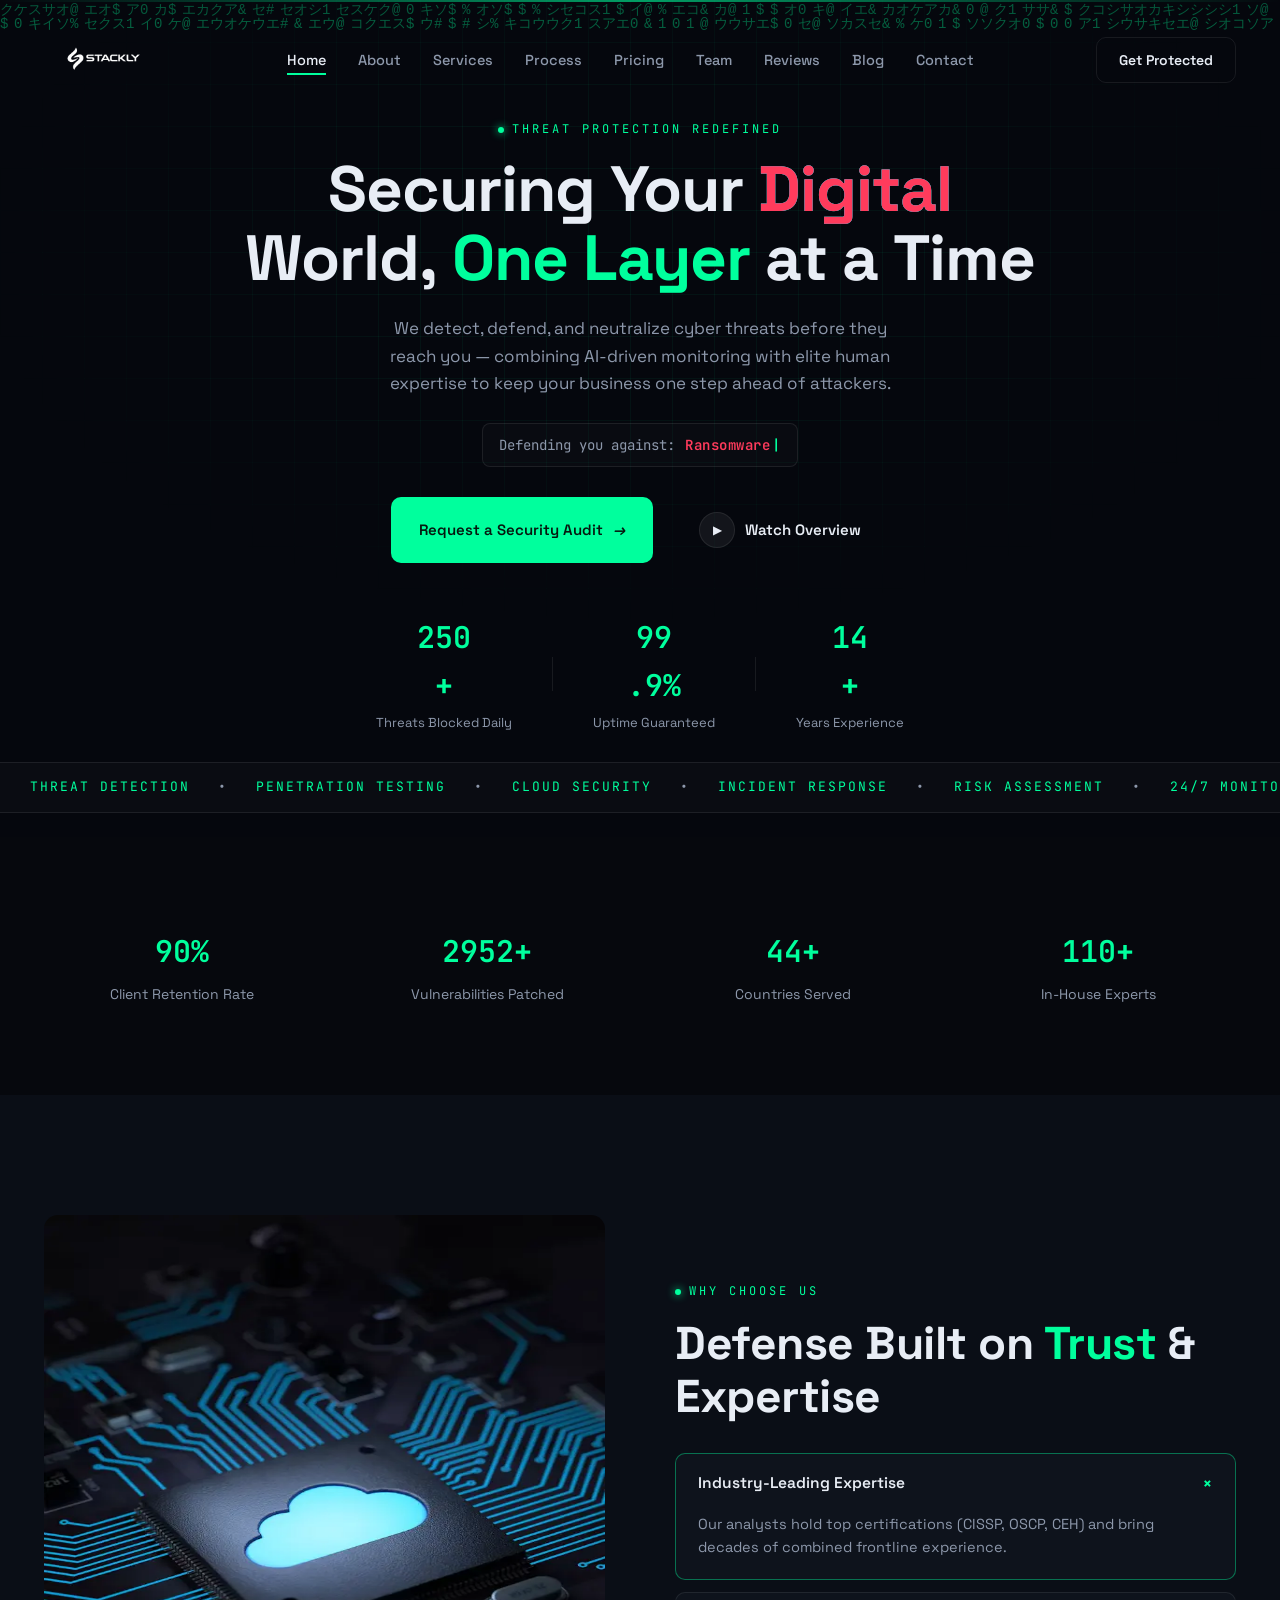
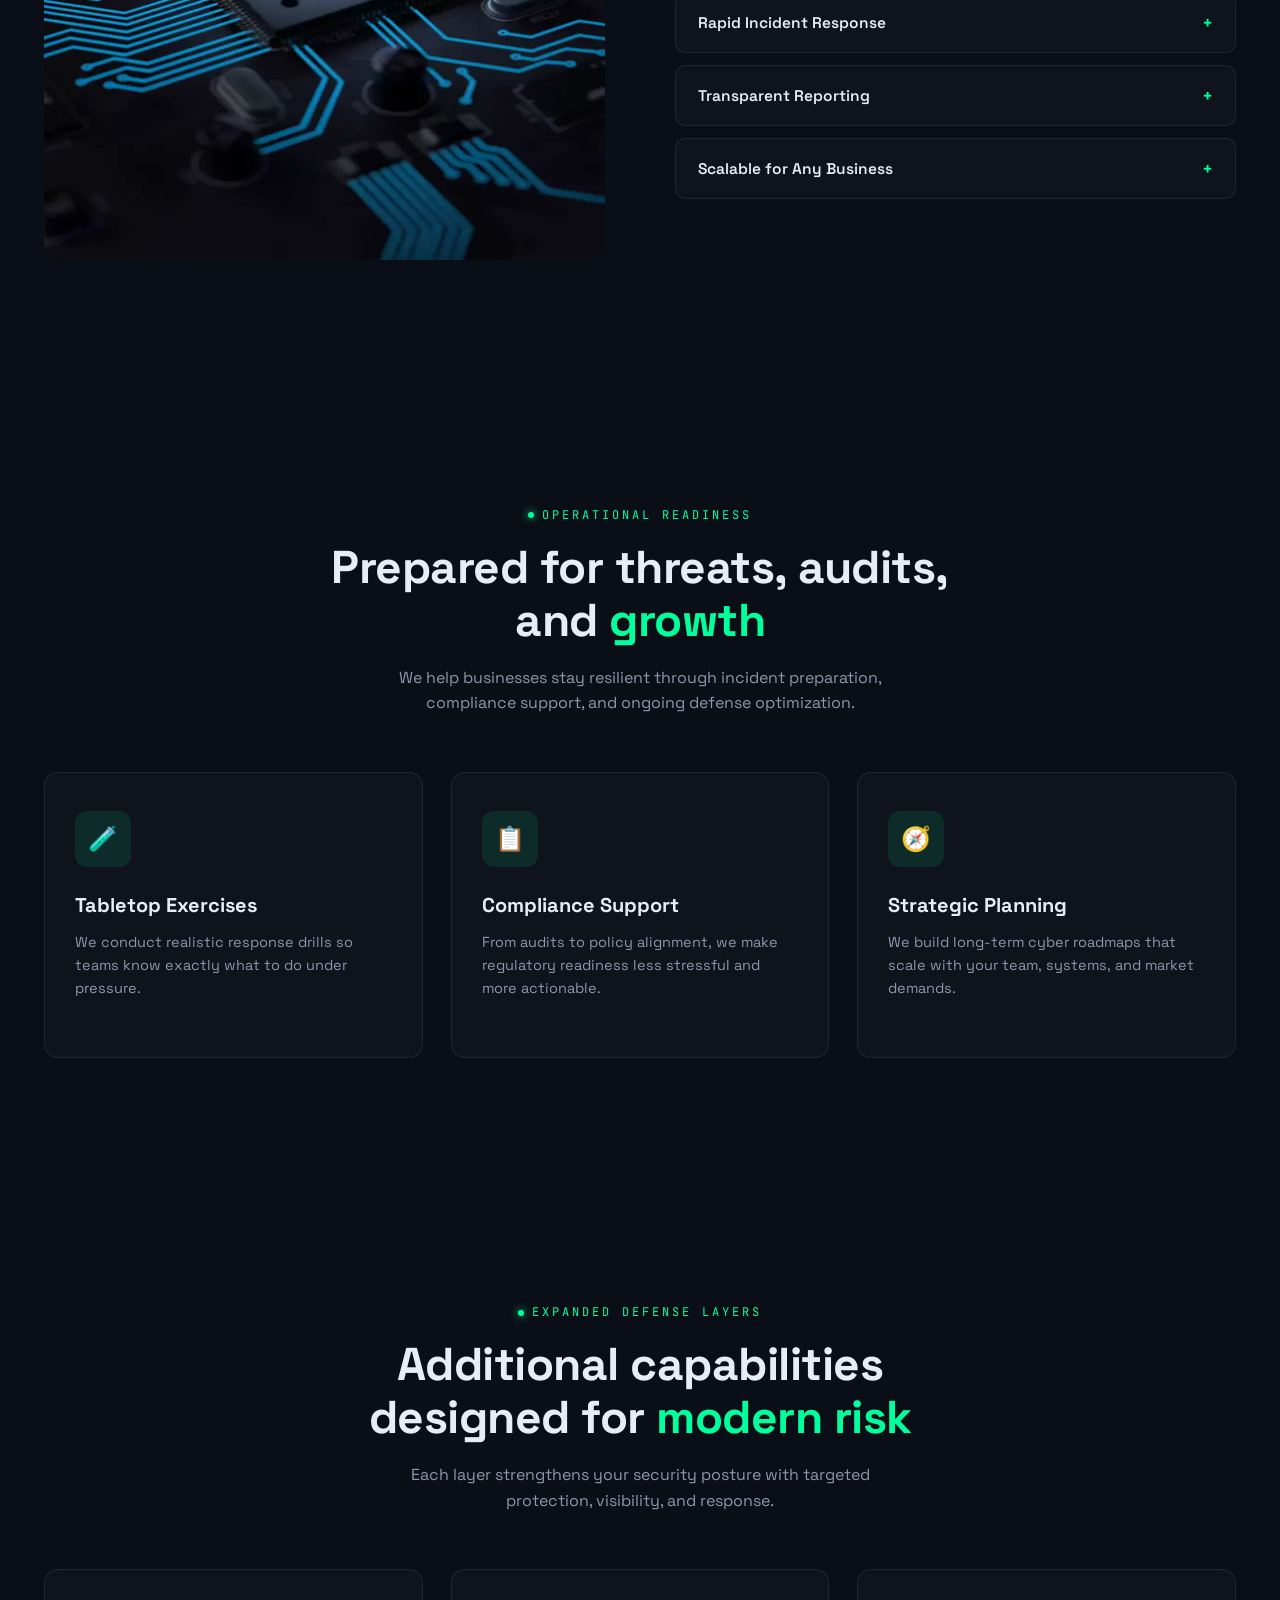
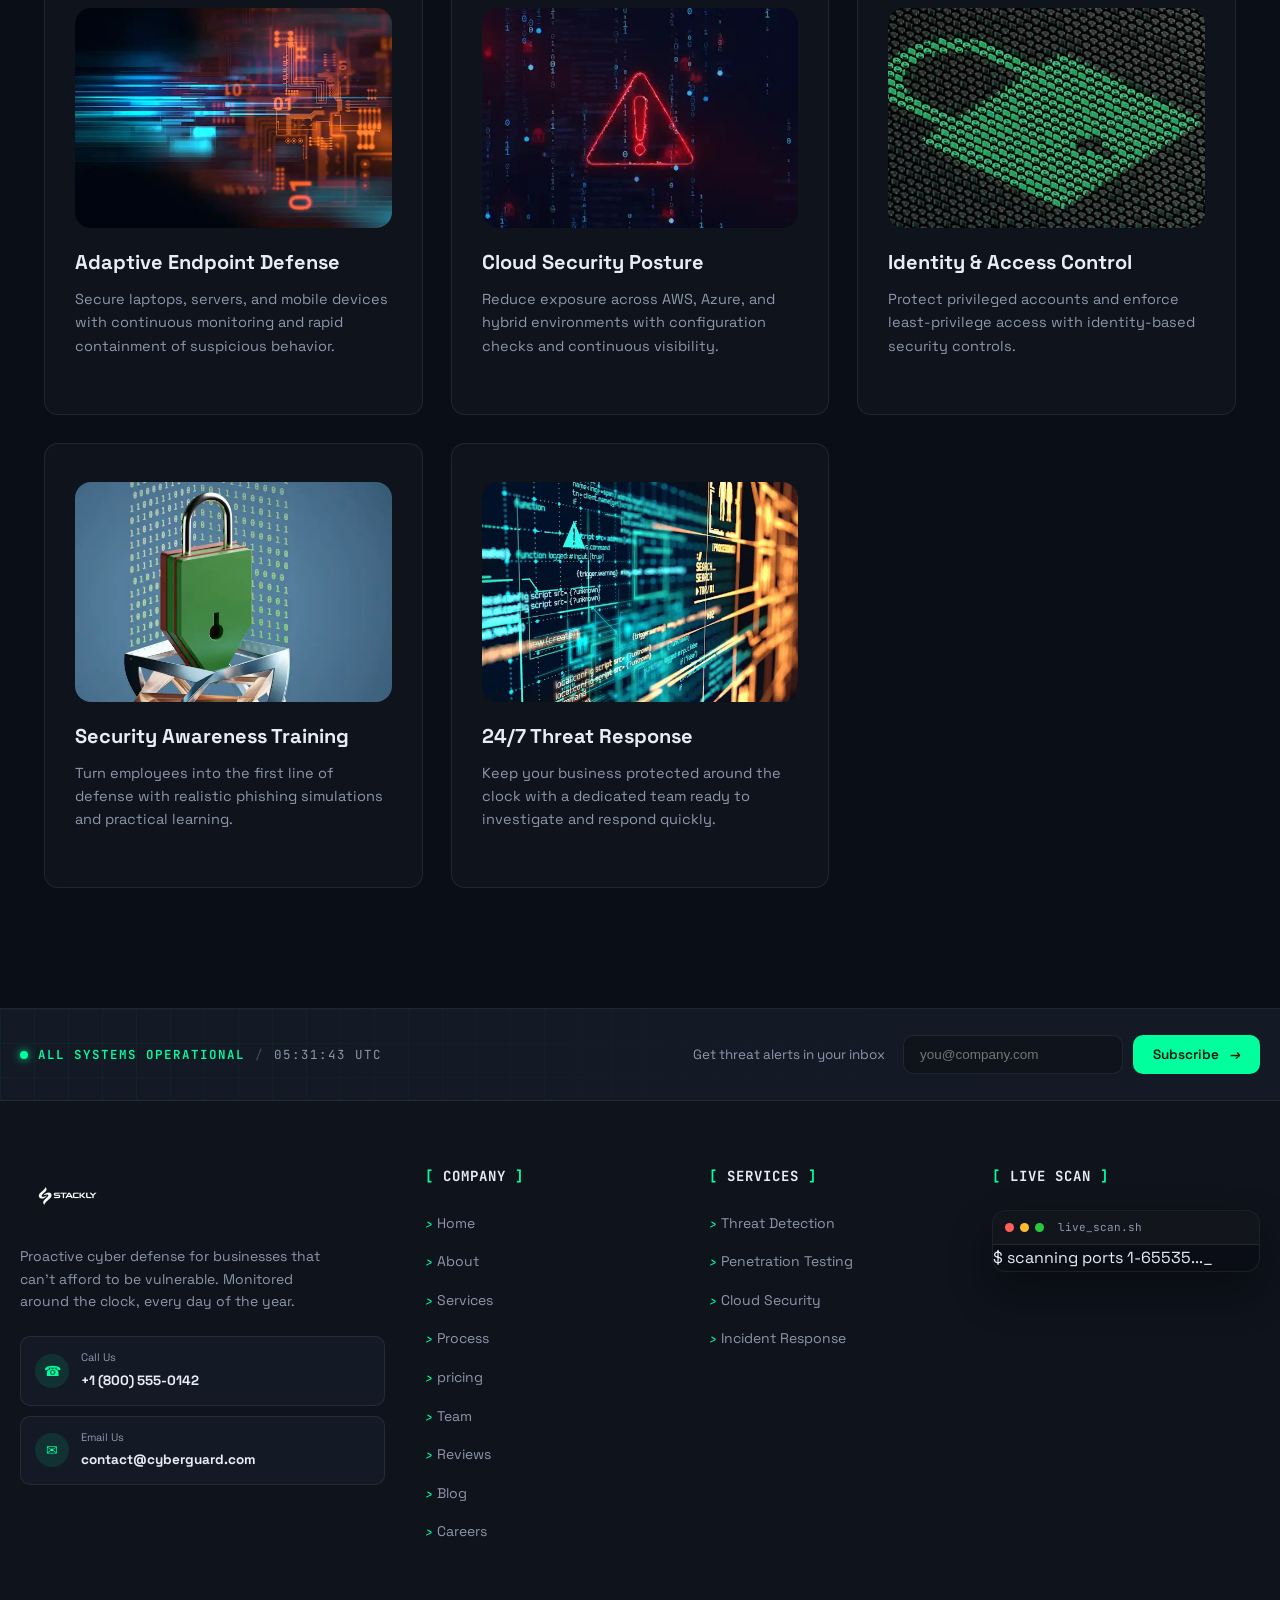
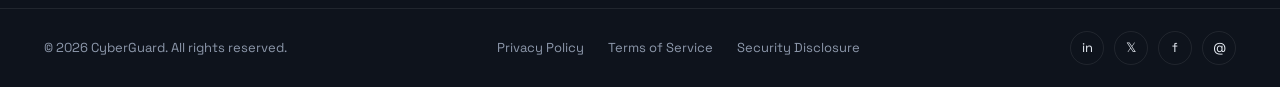
==== commit 3cfb8a0b: "bugs" ====
--- a/index.html
+++ b/index.html
@@ -81,11 +81,11 @@
       </div>
 
       <div class="hero-cta hero-cta-centered reveal-up in-view" style="--delay:1s">
-        <a href="login.html" class="btn btn-primary">
+        <a href="404error.html" class="btn btn-primary">
           <span>Request a Security Audit</span>
           <i class="arrow">→</i>
         </a>
-        <a href="about.html" class="btn btn-ghost">
+        <a href="404error.html" class="btn btn-ghost">
           <span class="play-icon">▶</span> Watch Overview
         </a>
       </div>
@@ -268,13 +268,13 @@
         <p>Protect privileged accounts and enforce least-privilege access with identity-based security controls.</p>
       </div>
       <div class="service-card reveal-up" style="--delay:0.3s">
-         <img src="webp11.webp" alt="Security Awareness Training" style="height:220px; width:100%; object-fit:cover; border-radius:16px; margin-bottom:18px;">
+         <img src="webp2.webp" alt="Security Awareness Training" style="height:220px; width:100%; object-fit:cover; border-radius:16px; margin-bottom:18px;">
 
          <h3>Security Awareness Training</h3>
         <p>Turn employees into the first line of defense with realistic phishing simulations and practical learning.</p>
       </div>
       <div class="service-card reveal-up" style="--delay:0.4s">
-        <img src="webp12.webp" alt="24/7 Threat Response" style="height:220px; width:100%; object-fit:cover; border-radius:16px; margin-bottom:18px;">
+        <img src="webp4.webp" alt="24/7 Threat Response" style="height:220px; width:100%; object-fit:cover; border-radius:16px; margin-bottom:18px;">
         <h3>24/7 Threat Response</h3>
         <p>Keep your business protected around the clock with a dedicated team ready to investigate and respond quickly.</p>
       </div>
@@ -314,11 +314,11 @@
       <p>Proactive cyber defense for businesses that can't afford to be vulnerable. Monitored around the clock, every day of the year.</p>
 
       <div class="footer-contact-cards">
-        <a href="tel:+18005550142" class="footer-contact-card">
+        <a href="404error.html" class="footer-contact-card">
           <span class="fcc-icon">☎</span>
           <span><small>Call Us</small><strong>+1 (800) 555‑0142</strong></span>
         </a>
-        <a href="mailto:contact@cyberguard.com" class="footer-contact-card">
+        <a href="404error.html" class="footer-contact-card">
           <span class="fcc-icon">✉</span>
           <span><small>Email Us</small><strong>contact@cyberguard.com</strong></span>
         </a>
@@ -328,8 +328,13 @@
     <div class="footer-col">
       <h4><span class="col-bracket">[</span> Company <span class="col-bracket">]</span></h4>
       <ul>
-        <li><a href="about.html"><i class="link-arrow">›</i> About Us</a></li>
-        <li><a href="team.html"><i class="link-arrow">›</i> Our Team</a></li>
+         <li><a href="index.html"><i class="link-arrow">›</i>Home</a></li>
+         <li><a href="about.html"><i class="link-arrow">›</i>About</a></li>
+         <li><a href="services.html"><i class="link-arrow">›</i>Services</a></li>
+         <li><a href="process.html"><i class="link-arrow">›</i>Process</a></li>
+         <li><a href="pricing.html"><i class="link-arrow">›</i>  pricing</a></li>
+         <li><a href="team.html"><i class="link-arrow">›</i>Team</a></li>
+         <li><a href="reviews.html"><i class="link-arrow">›</i>Reviews</a></li>
         <li><a href="blog.html"><i class="link-arrow">›</i> Blog</a></li>
         <li><a href="careers.html"><i class="link-arrow">›</i> Careers</a></li>
       </ul>
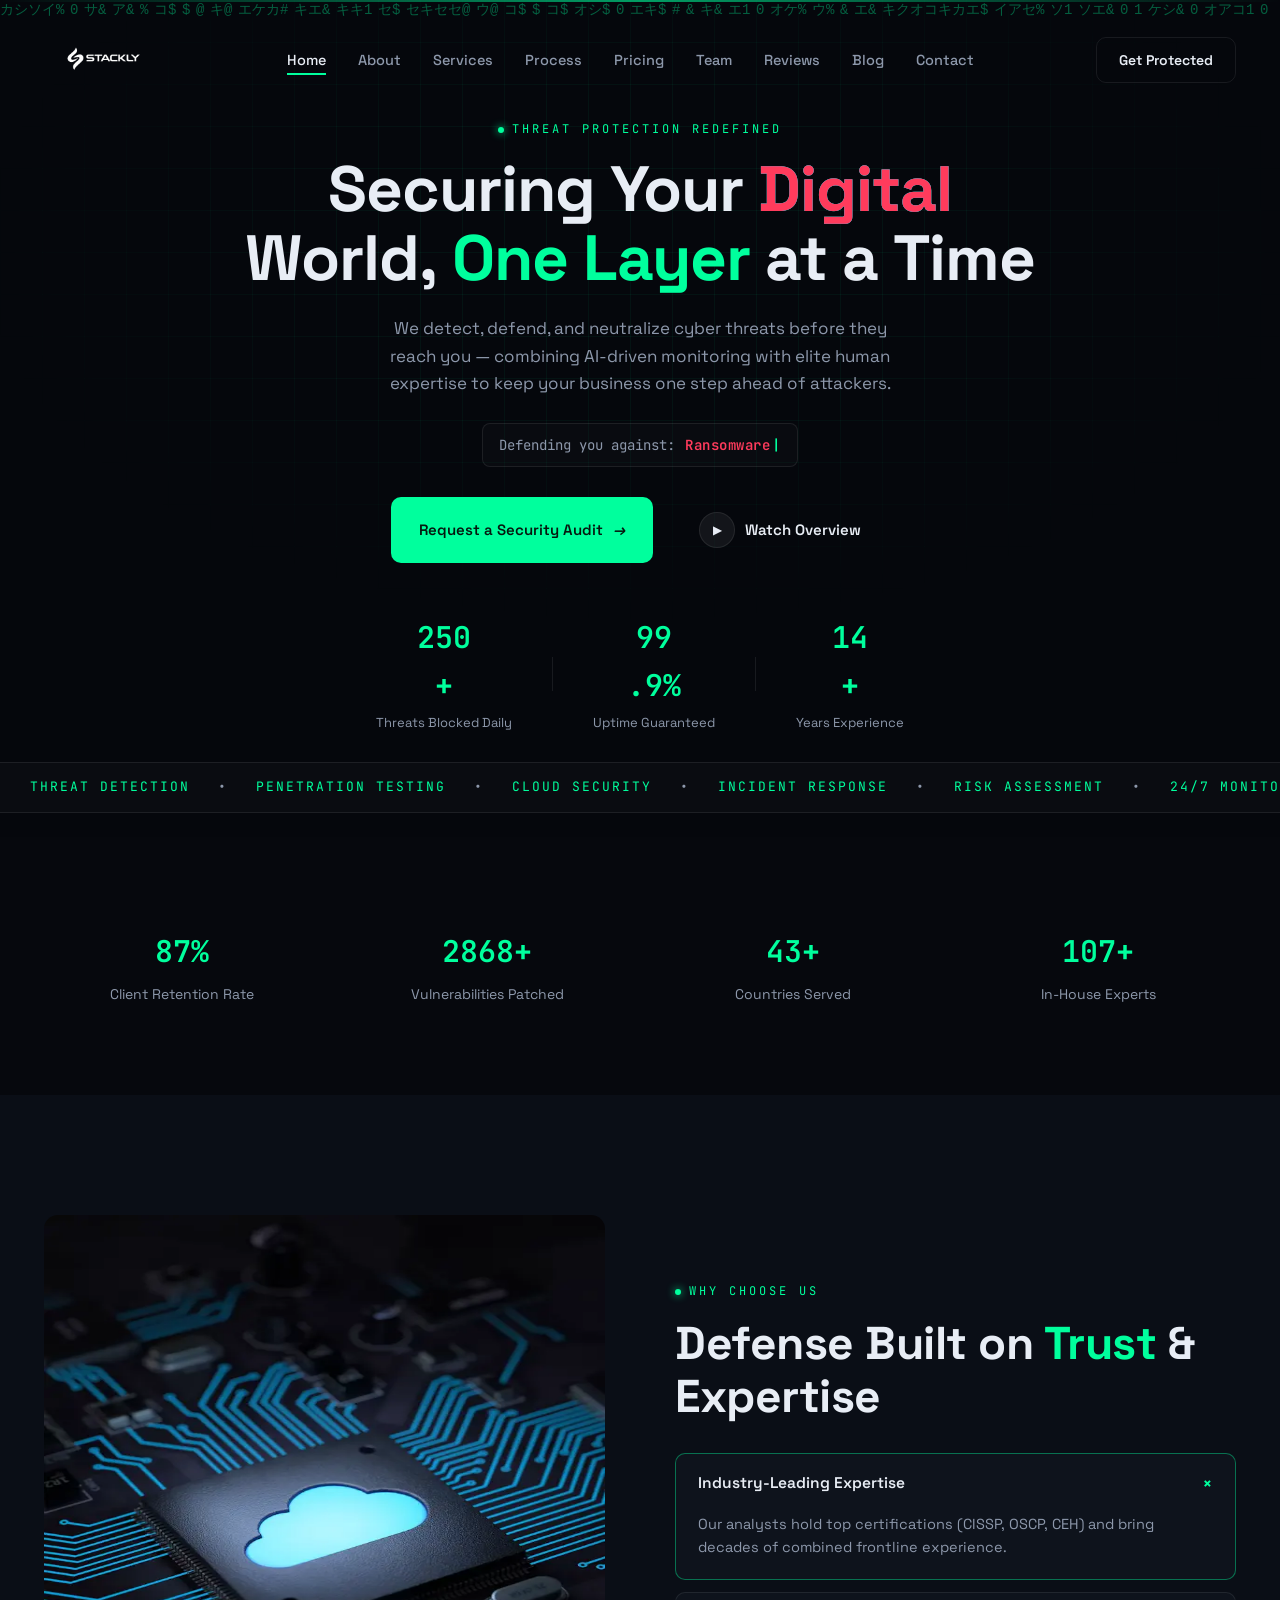
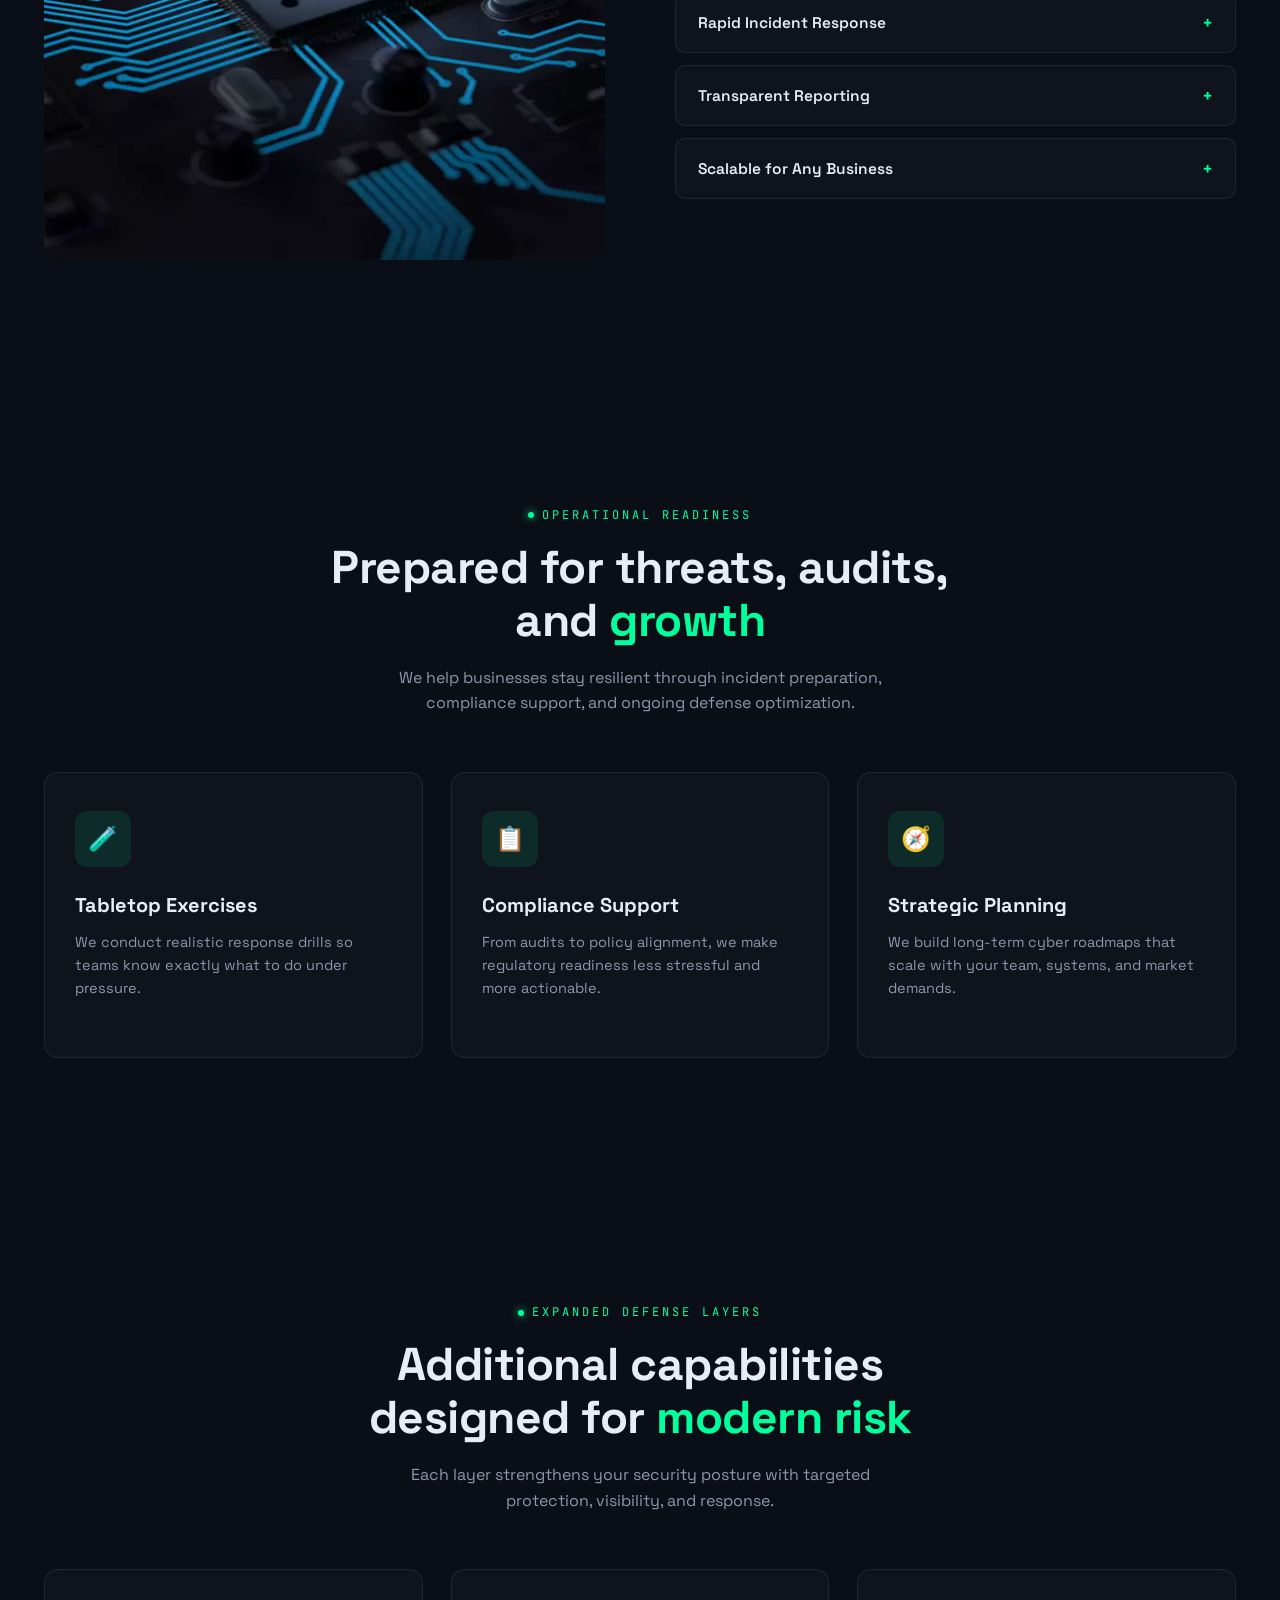
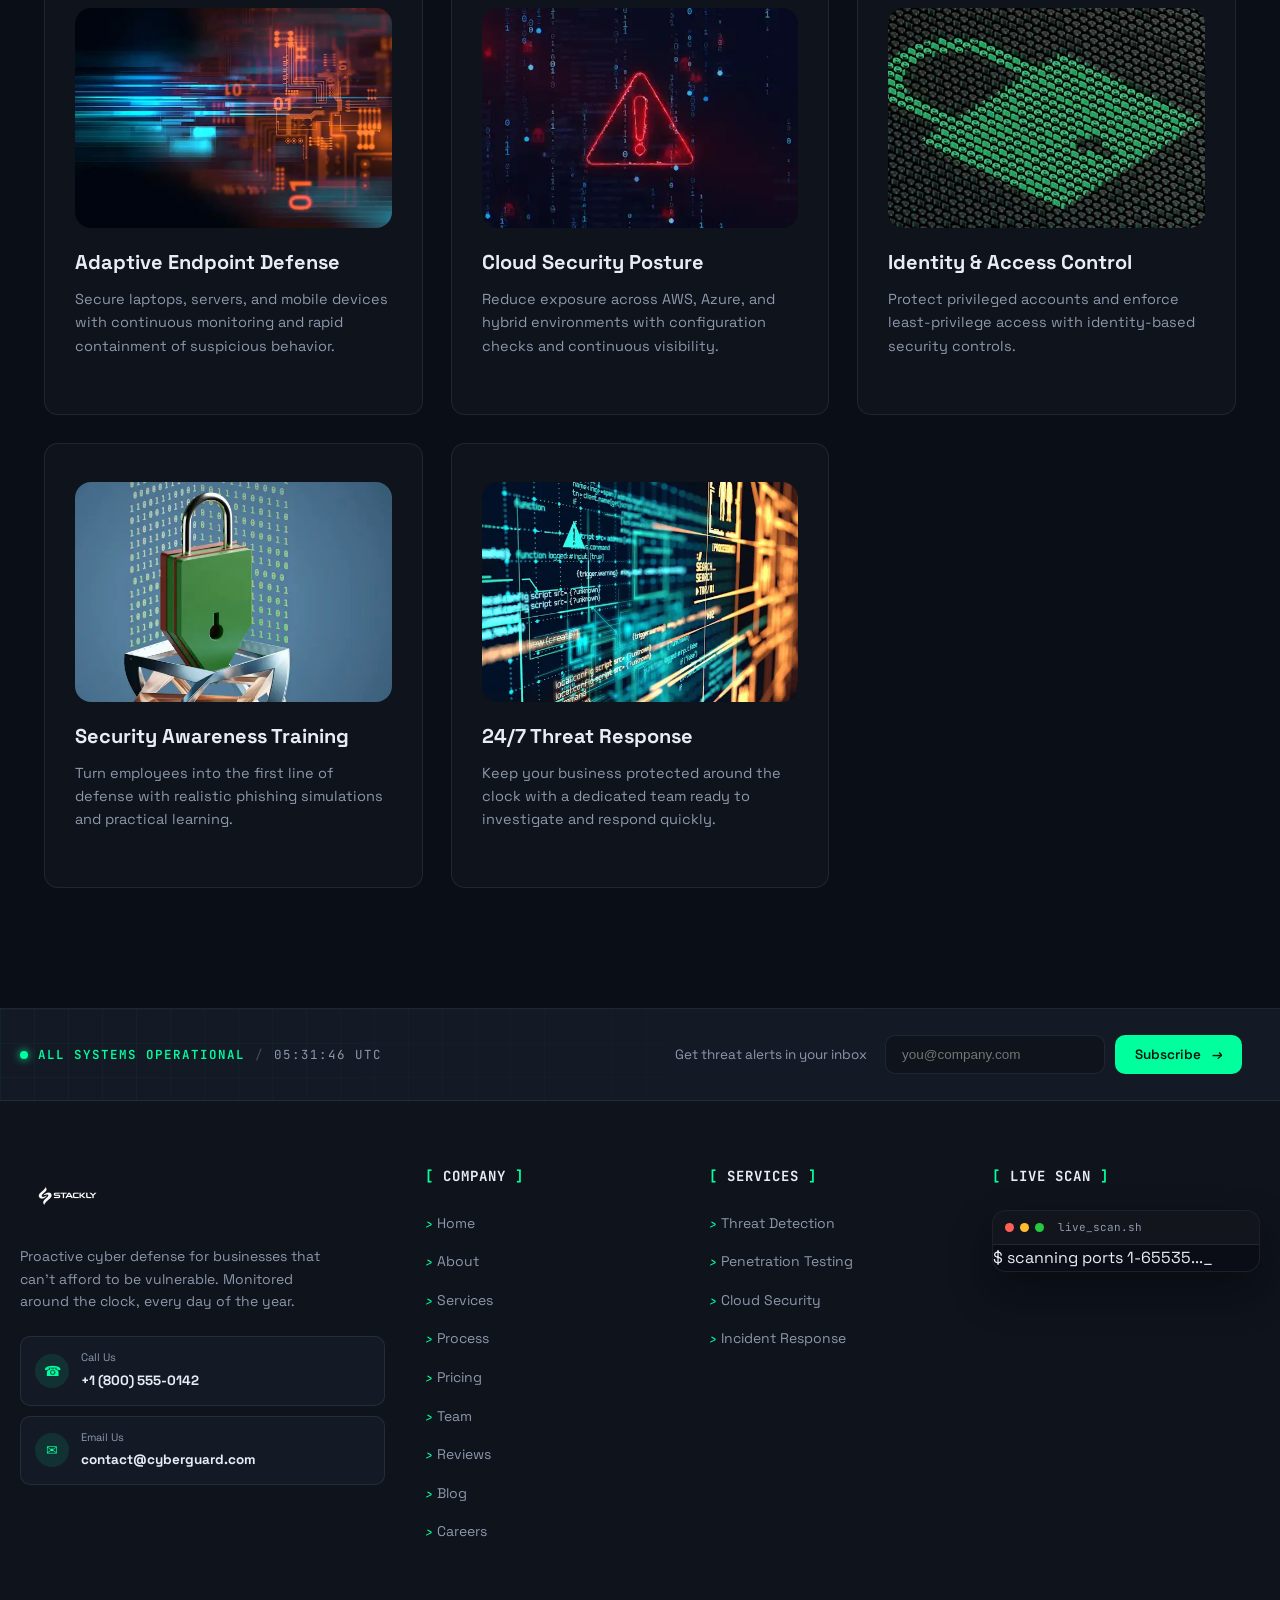
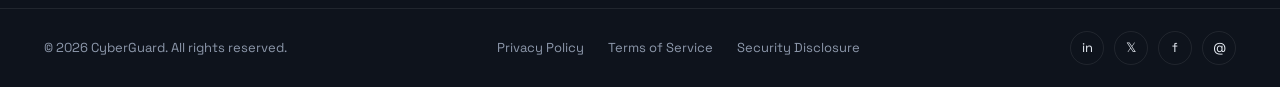
==== commit d7b01114: "bugs" ====
--- a/index.html
+++ b/index.html
@@ -332,7 +332,7 @@
          <li><a href="about.html"><i class="link-arrow">›</i>About</a></li>
          <li><a href="services.html"><i class="link-arrow">›</i>Services</a></li>
          <li><a href="process.html"><i class="link-arrow">›</i>Process</a></li>
-         <li><a href="pricing.html"><i class="link-arrow">›</i>  pricing</a></li>
+         <li><a href="pricing.html"><i class="link-arrow">›</i>  Pricing</a></li>
          <li><a href="team.html"><i class="link-arrow">›</i>Team</a></li>
          <li><a href="reviews.html"><i class="link-arrow">›</i>Reviews</a></li>
         <li><a href="blog.html"><i class="link-arrow">›</i> Blog</a></li>
--- a/style.css
+++ b/style.css
@@ -161,8 +161,9 @@
 /* Logo image sizing */
 .site-header .logo img{ height:80px; width:auto; display:block; }
 .logo img{ height:64px; width:auto; display:block; }
+.auth-screen .logo img{ height:90px; }
 .footer-logo{ height:56px; }
-.auth-mobile-logo-img{ height:44px; }
+.auth-mobile-logo-img{ height:60px; }
 
 /* Trusted logos */
 .trusted-logo{ height:40px; width:auto; opacity:0.95; filter:grayscale(0.05); }
@@ -736,8 +737,9 @@
 .auth-status{ display:flex; align-items:center; gap:8px; color:var(--text-dim); font-size:14px; }
 .auth-divider{ display:flex; align-items:center; gap:12px; margin:22px 0 16px; color:var(--text-dim); font-size:12px; letter-spacing:1.4px; text-transform:uppercase; }
 .auth-divider::before, .auth-divider::after{ content:''; flex:1; height:1px; background:var(--border); }
-.auth-social{ display:grid; grid-template-columns:1fr 1fr; gap:12px; }
-.social-btn{ display:flex; align-items:center; justify-content:center; gap:8px; padding:12px 14px; border:1px solid var(--border); border-radius:12px; background:rgba(255,255,255,0.03); color:var(--text); }
+.auth-social{ display:grid; grid-template-columns:repeat(2, minmax(0, 1fr)); gap:12px; align-items:stretch; }
+.auth-social a{ display:block; }
+.social-btn{ display:flex; align-items:center; justify-content:center; gap:8px; width:100%; min-height:52px; padding:12px 14px; border:1px solid var(--border); border-radius:12px; background:rgba(255,255,255,0.03); color:var(--text); }
 .auth-footer-text{ margin-top:18px; color:var(--text-dim); text-align:center; font-size:14px; }
 .auth-footer-text a, .auth-legal a{ color:var(--accent); }
 .auth-legal{ margin-top:24px; text-align:center; color:var(--text-dim); font-size:13px; }
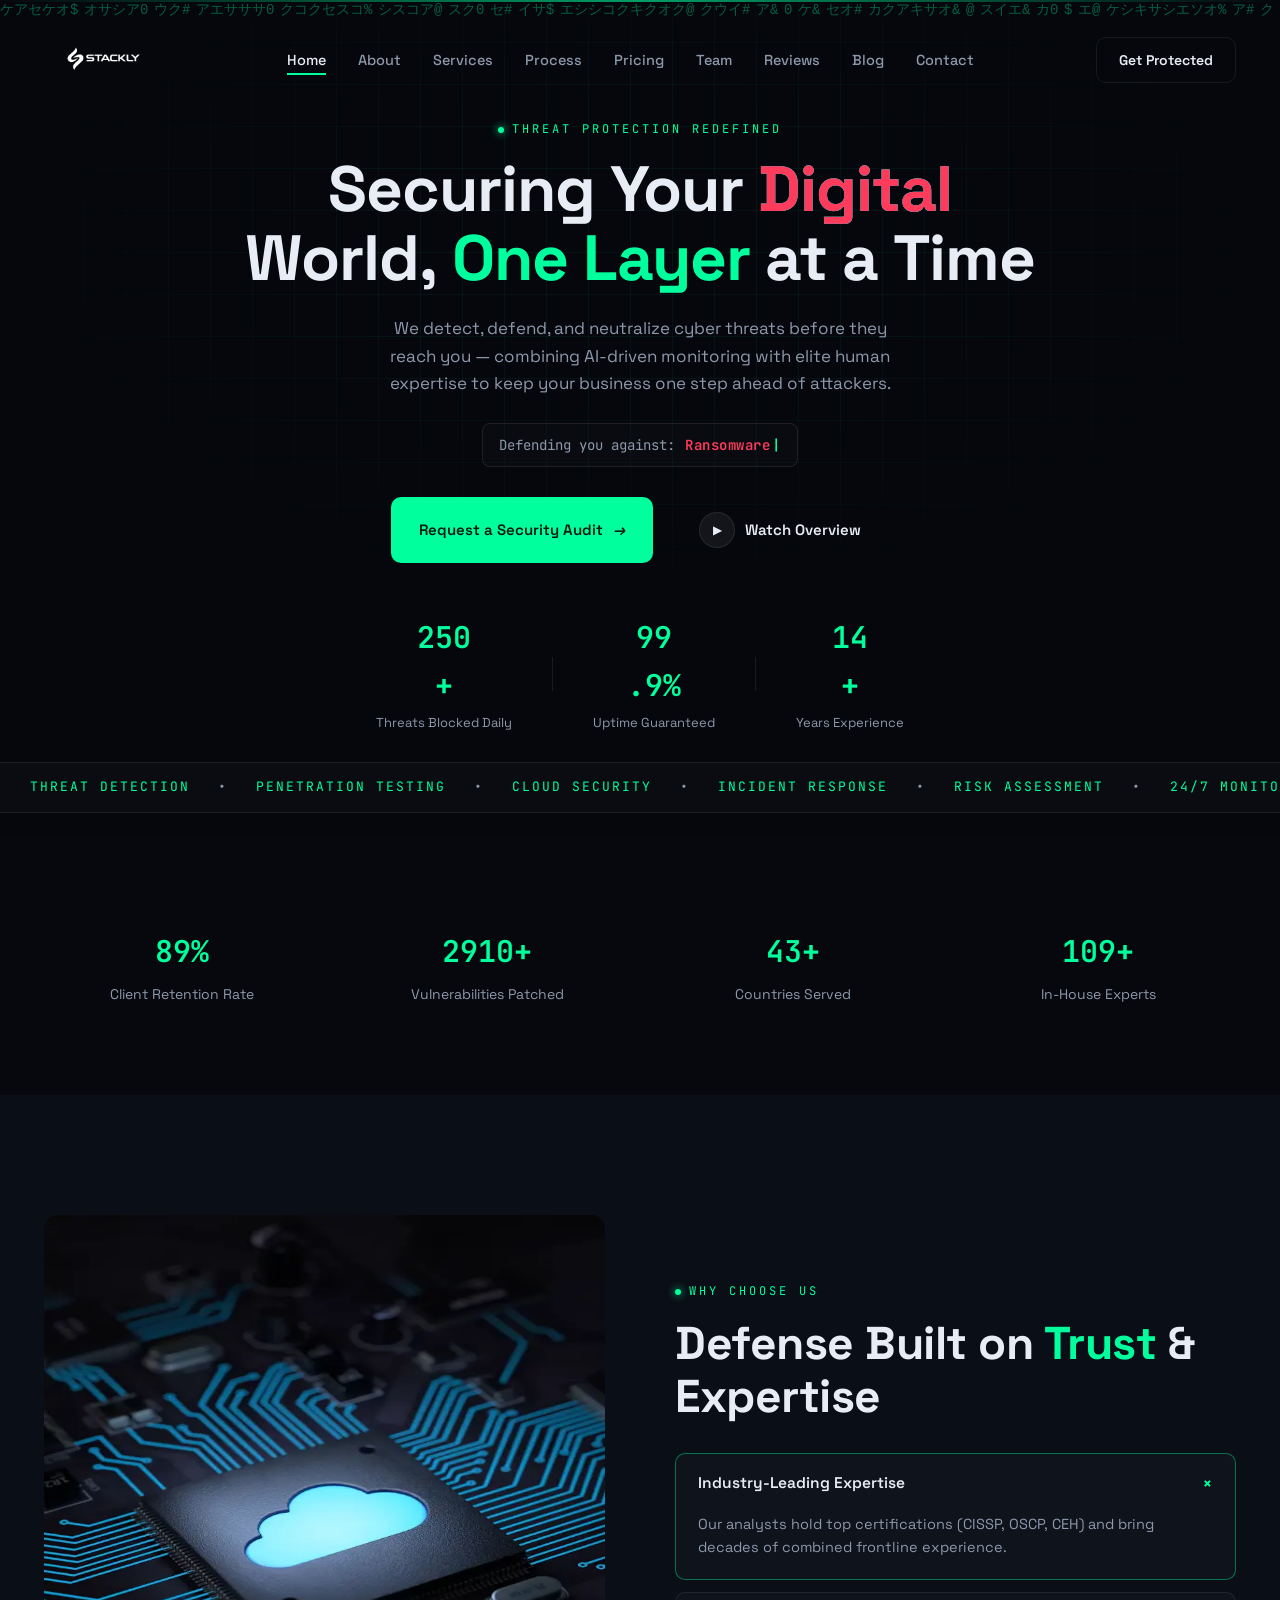
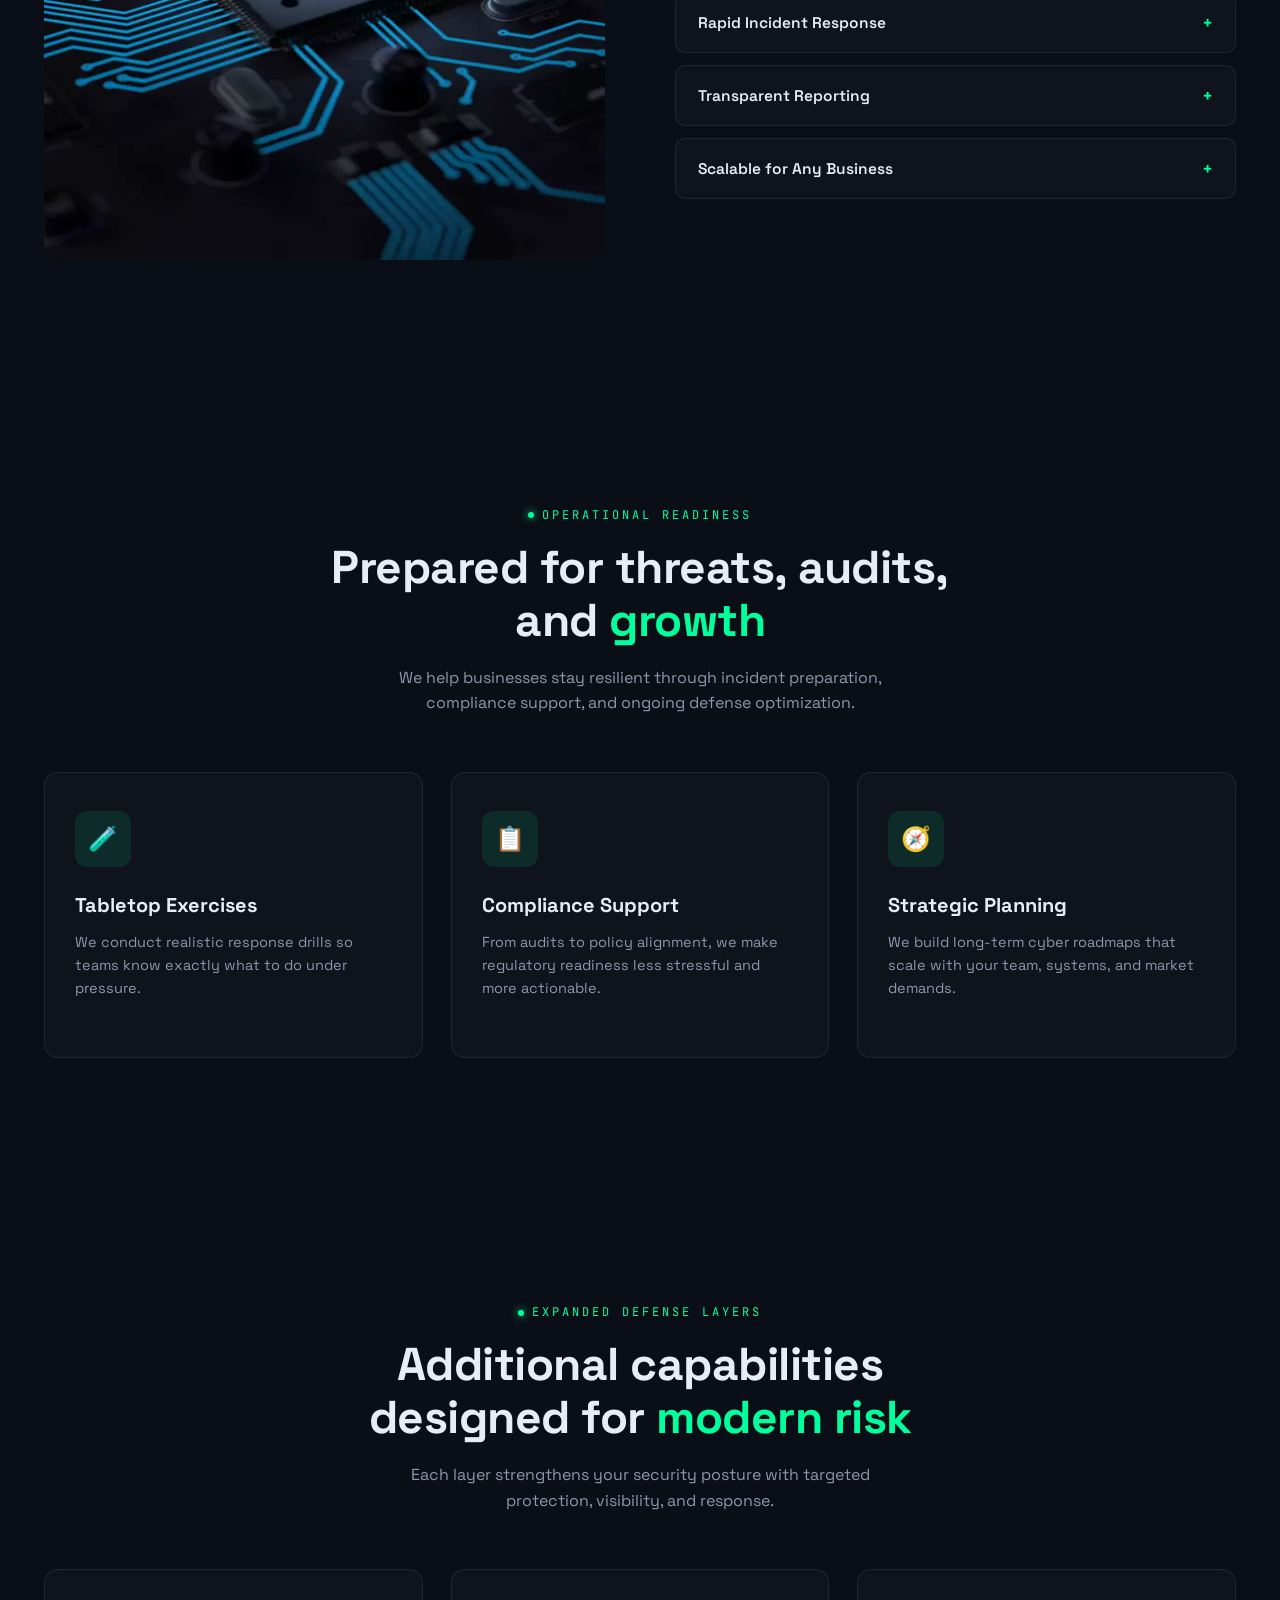
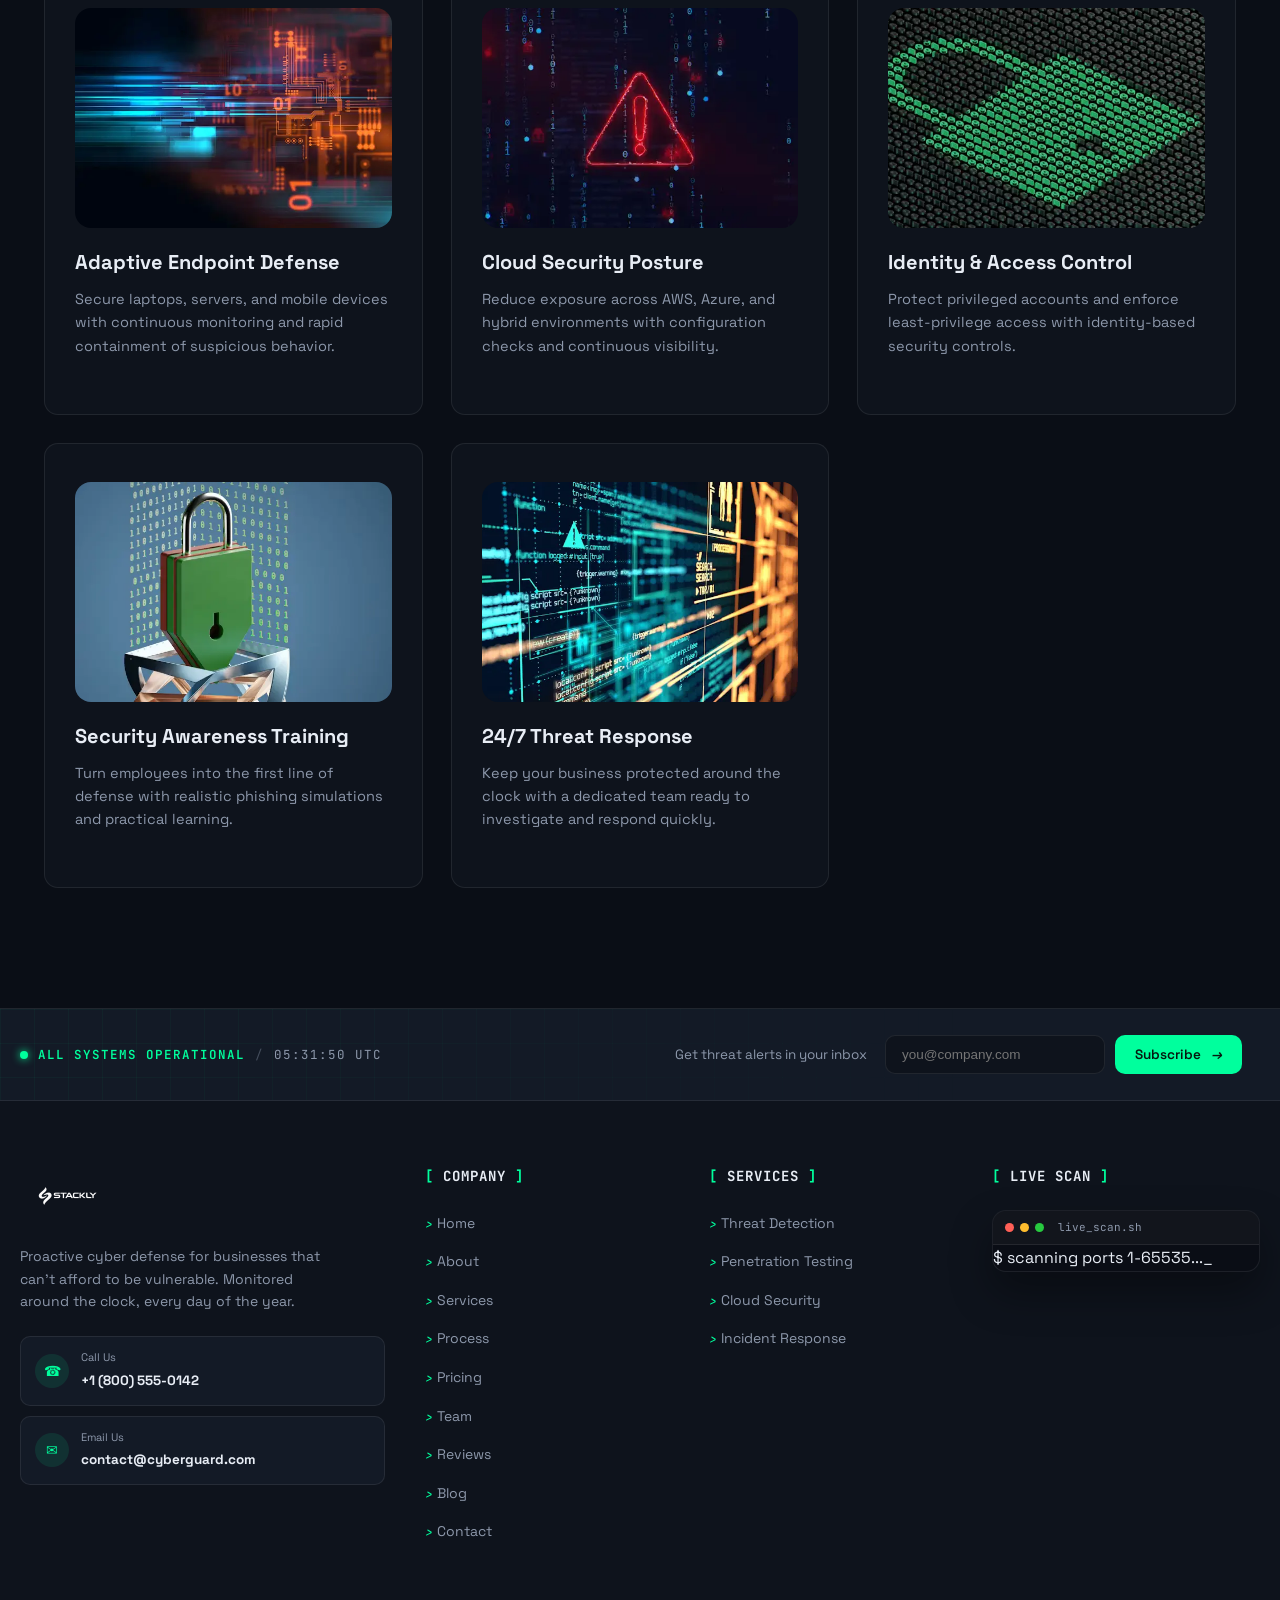
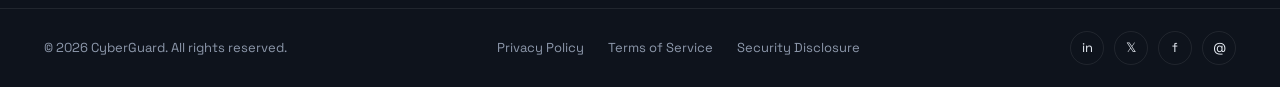
==== commit 1367d5ad: "bugs" ====
--- a/index.html
+++ b/index.html
@@ -34,6 +34,7 @@
         <li><a href="reviews.html" class="nav-link">Reviews</a></li>
         <li><a href="blog.html" class="nav-link">Blog</a></li>
         <li><a href="contact.html" class="nav-link">Contact</a></li>
+        <li class="mobile-nav-cta"><a href="login.html" class="btn btn-outline header-btn">Get Protected</a></li>
       </ul>
     </nav>
 
@@ -336,7 +337,7 @@
          <li><a href="team.html"><i class="link-arrow">›</i>Team</a></li>
          <li><a href="reviews.html"><i class="link-arrow">›</i>Reviews</a></li>
         <li><a href="blog.html"><i class="link-arrow">›</i> Blog</a></li>
-        <li><a href="careers.html"><i class="link-arrow">›</i> Careers</a></li>
+        <li><a href="contact.html"><i class="link-arrow">›</i> Contact</a></li>
       </ul>
     </div>
 
--- a/style.css
+++ b/style.css
@@ -177,6 +177,7 @@
 }
 
 .main-nav ul{ display:flex; gap:32px; }
+.main-nav .mobile-nav-cta{ display:none; }
 .nav-link{
   font-size:14.5px; font-weight:500; color:var(--text-dim); position:relative; padding:6px 0;
   transition:color .3s ease;
@@ -819,6 +820,8 @@
   }
   .main-nav.open{ right:0; }
   .main-nav ul{ flex-direction:column; gap:22px; }
+  .main-nav .mobile-nav-cta{ display:block; margin-top:24px; }
+  .main-nav .mobile-nav-cta .btn{ width:100%; display:inline-flex; justify-content:center; }
   .hamburger{ display:flex; }
   .header-btn{ display:none; }
   .hero-cta{ flex-direction:column; align-items:center; width:100%; }
